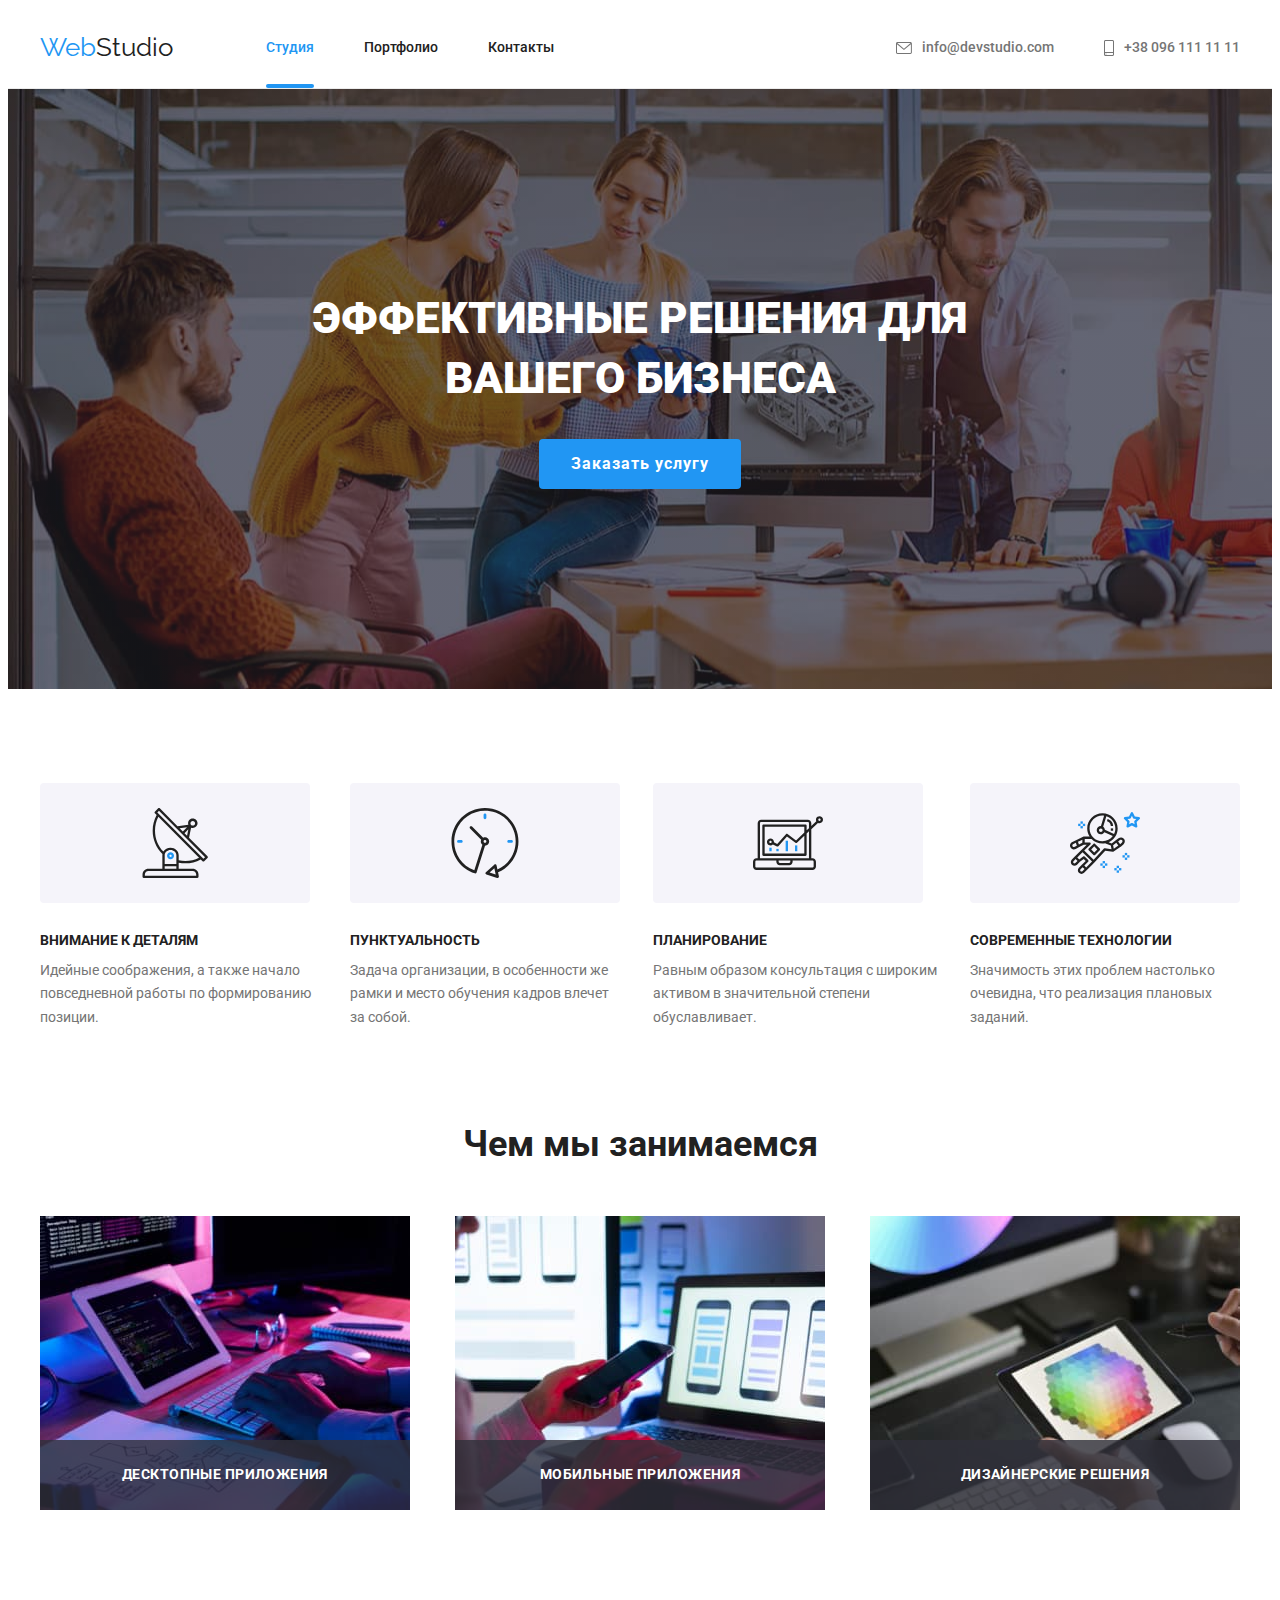
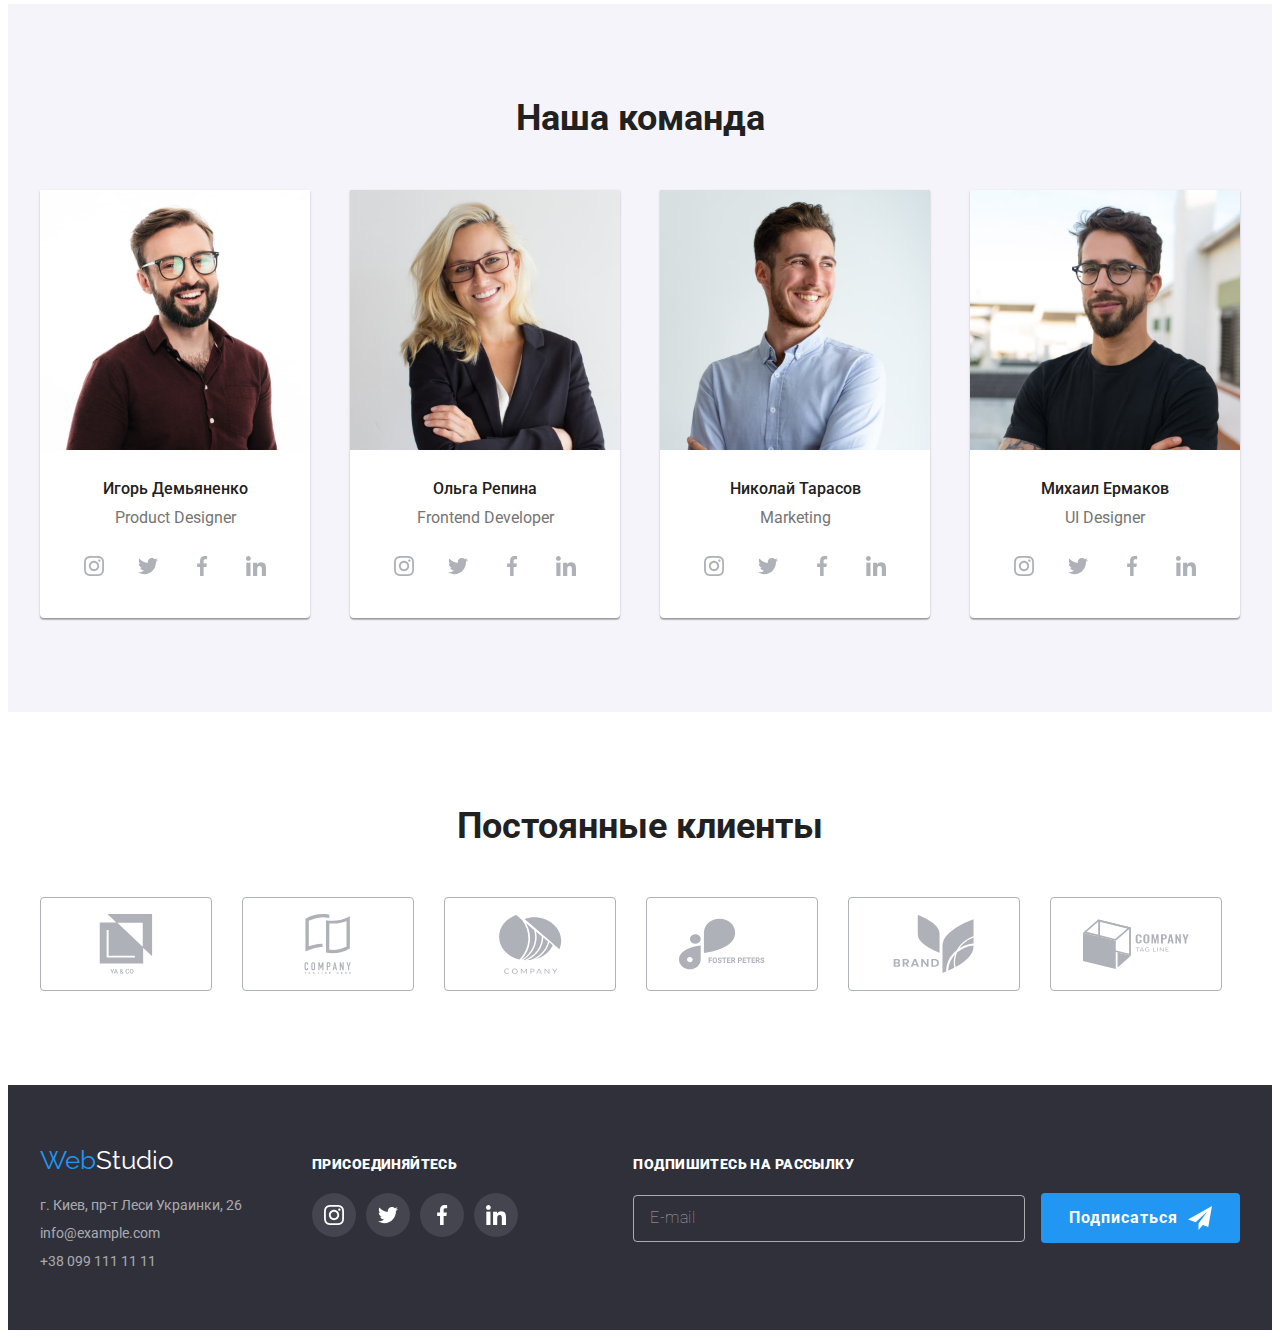
==== index.html @ bf0c68c7 "start" ====
<!DOCTYPE html>
<html lang="ru">
  <head>
    <meta charset="UTF-8" />
    <meta http-equiv="X-UA-Compatible" content="IE=edge" />
    <meta name="viewport" content="width=device-width, initial-scale=1.0" />
    <title>WebStudio</title>
    <!-- Подключение нормализатора -->
    <link
      rel="stylesheet"
      href="https://cdnjs.cloudflare.com/ajax/libs/modern-normalize/1.1.0/modern-normalize.min.css"
      integrity="sha512-wpPYUAdjBVSE4KJnH1VR1HeZfpl1ub8YT/NKx4PuQ5NmX2tKuGu6U/JRp5y+Y8XG2tV+wKQpNHVUX03MfMFn9Q=="
      crossorigin="anonymous"
      referrerpolicy="no-referrer"
    />
    <!-- Подключение таблицы стилей -->
    <link rel="stylesheet" href="./css/styles.css" />
    <!-- Подключение шрифтов -->
    <link rel="preconnect" href="https://fonts.googleapis.com" />
    <link rel="preconnect" href="https://fonts.gstatic.com" crossorigin />
    <link
      href="https://fonts.googleapis.com/css2?family=Raleway:wght@700&family=Roboto:wght@400;500;700;900&display=swap"
      rel="stylesheet"
    />
  </head>
  <body>
    <header class="head-border">
      <!--Навигация-->
      <div class="container all-nav">
        <nav class="all-nav">
          <a class="logo" href="./index.html"
            ><span class="logo-web">Web</span>Studio</a
          >
          <ul class="list nav-list">
            <li class="nav-item">
              <a class="nav-link nav-after active" href="./index.html"
                >Студия</a
              >
            </li>

            <li class="nav-item">
              <a class="nav-link nav-after" href="./portfolio.html"
                >Портфолио</a
              >
            </li>
            <li class="nav-item">
              <a class="nav-link nav-after" href="#contacts">Контакты</a>
            </li>
          </ul>
        </nav>

        <!--Контакты-->
        <ul class="list nav-list contact">
          <li class="nav-item">
            <a class="nav-link color-g" href="mailto:info@devstudio.com:">
              <svg class="contact-icon" width="16" height="12">
                <use class="icon" href="./images/icons.svg#icon-mail"></use>
              </svg>
              info@devstudio.com</a
            >
          </li>
          <li class="nav-item">
            <a class="nav-link color-g" href="tel:+380961111111">
              <svg class="contact-icon" width="10" height="16">
                <use
                  class="icon"
                  href="./images/icons.svg#icon-smartphone"
                ></use></svg
              >+38 096 111 11 11</a
            >
          </li>
        </ul>
      </div>
      <!--Герой-->
    </header>
    <main>
      <section class="back-color">
        <div class="container">
          <h1 class="hero">Эффективные решения для вашего бизнеса</h1>
          <button class="order-service" type="button" data-modal-open>
            Заказать услугу
          </button>
        </div>
        <div class="backdrop is-hidden" data-modal>
          <div class="modal">
            <button type="button" class="modal-close" data-modal-close>
              <svg width="11" height="11">
                <use href="./images/icons.svg#icon-close"></use>
              </svg>
            </button>
            <form class="form-modal">
              <strong class="form-title"
                >Оставьте свои данные, мы вам перезвоним</strong
              >

              <label class="client-info"
                >Имя
                <span class="icon-holder">
                  <input
                    class="client-data"
                    type="text"
                    name="client-name"
                    required
                  />
                  <svg class="data-icon" width="18" height="18">
                    <use href="./images/icons.svg#icon-person"></use>
                  </svg>
                </span>
              </label>

              <label class="client-info"
                >Телефон
                <span class="icon-holder">
                  <input
                    class="client-data"
                    type="tel"
                    name="client-tel"
                    required
                  />
                  <svg class="data-icon" width="18" height="18">
                    <use href="./images/icons.svg#icon-phone"></use>
                  </svg>
                </span>
              </label>

              <label class="client-info"
                >Почта
                <span class="icon-holder">
                  <input
                    class="client-data"
                    type="email"
                    name="client-mail"
                    required
                  />
                  <svg class="data-icon" width="18" height="18">
                    <use href="./images/icons.svg#icon-email"></use>
                  </svg>
                </span>
              </label>

              <label class="client-info client-coment"
                >Комментарий
                <textarea
                  class="client-data feedback"
                  name="feedback"
                  rows="4"
                  placeholder="Введите текст"
                ></textarea>
              </label>

              <label class="agree">
                <input
                  class="agree-check hide"
                  type="checkbox"
                  name="agree"
                  value="agree"
                />
                <span class="icon-check">
                  <svg width="16" height="15">
                    <use href="./images/icons.svg#icon-check"></use>
                  </svg>
                </span>
                Соглашаюсь с рассылкой и принимаю
                <span>
                  <a class="dogovor" href="#">Условия договора</a>
                </span>
              </label>

              <button class="form-submit" type="submit">Отправить</button>
            </form>
          </div>
        </div>
      </section>

      <!--Описание особенностей компании-->
      <section class="diff">
        <div class="container">
          <h2 class="hide">Особенности</h2>
          <ul class="list diff-company">
            <li class="hero-item">
              <div class="diff-icon">
                <svg class="icon-top" width="70" height="70">
                  <use href="./images/icons.svg#icon-antena"></use>
                </svg>
              </div>
              <h3 class="hero-list">Внимание к деталям</h3>
              <p class="color-g hero-text">
                Идейные соображения, а также начало повседневной работы по
                формированию позиции.
              </p>
            </li>
            <li class="hero-item">
              <div class="diff-icon">
                <svg class="icon-top" width="70" height="70">
                  <use href="./images/icons.svg#icon-clock"></use>
                </svg>
              </div>
              <h3 class="hero-list">Пунктуальность</h3>
              <p class="color-g hero-text">
                Задача организации, в особенности же рамки и место обучения
                кадров влечет за собой.
              </p>
            </li>
            <li class="hero-item">
              <div class="diff-icon">
                <svg class="icon-top" width="70" height="70">
                  <use href="./images/icons.svg#icon-diagram"></use>
                </svg>
              </div>
              <h3 class="hero-list">Планирование</h3>
              <p class="color-g hero-text">
                Равным образом консультация с широким активом в значительной
                степени обуславливает.
              </p>
            </li>
            <li class="hero-item">
              <div class="diff-icon">
                <svg class="icon-top" width="70" height="70">
                  <use href="./images/icons.svg#icon-astronaut"></use>
                </svg>
              </div>
              <h3 class="hero-list">Современные технологии</h3>
              <p class="color-g hero-text">
                Значимость этих проблем настолько очевидна, что реализация
                плановых заданий.
              </p>
            </li>
          </ul>
        </div>
      </section>
      <!--Чем занимается компания-->
      <section class="works">
        <div class="container">
          <h2 class="head-style">Чем мы занимаемся</h2>
          <ul class="list works-list">
            <li class="work-pic">
              <a href=""
                ><img
                  src="./images/img1.jpg"
                  alt="програмированием логики"
                  width="370"
                  height="294"
                />
                <div class="text-bottom">
                  <p class="text-b">Десктопные приложения</p>
                </div>
              </a>
            </li>
            <li class="work-pic">
              <a href=""
                ><img
                  src="./images/img2.jpg"
                  alt="моделирование решений"
                  width="370"
                  height="294"
                />
                <div class="text-bottom">
                  <p class="text-b">Мобильные приложения</p>
                </div></a
              >
            </li>
            <li class="work-pic">
              <a href=""
                ><img
                  src="./images/img3.jpg"
                  alt="дезайн"
                  width="370"
                  height="294"
                />
                <div class="text-bottom">
                  <p class="text-b">Дизайнерские решения</p>
                </div></a
              >
            </li>
          </ul>
        </div>
      </section>
      <!--Наша команда-->
      <section class="team-bg">
        <div class="container">
          <h2 class="head-style">Наша команда</h2>
          <ul class="list team-list">
            <li class="team-item">
              <img
                src="./images/Product-Designer.jpg"
                alt="Игорь Демьяненко"
                width="270"
                height="260"
              />
              <h3 class="team">Игорь Демьяненко</h3>
              <p class="color-g team-fs">Product Designer</p>
              <ul class="soc-list">
                <li class="soc-item">
                  <a
                    href="https://www.instagram.com/"
                    target="_blank"
                    class="soc-link"
                  >
                    <svg class="soc-icon" width="20" height="20">
                      <use href="./images/icons.svg#icon-instagram"></use>
                    </svg>
                  </a>
                </li>
                <li class="soc-item">
                  <a
                    href="https://twitter.com/"
                    target="_blank"
                    class="soc-link"
                  >
                    <svg class="soc-icon" width="20" height="20">
                      <use href="./images/icons.svg#icon-twitter"></use>
                    </svg>
                  </a>
                </li>
                <li class="soc-item">
                  <a
                    href="https://www.facebook.com/"
                    target="_blank"
                    class="soc-link"
                  >
                    <svg class="soc-icon" width="20" height="20">
                      <use href="./images/icons.svg#icon-facebook"></use>
                    </svg>
                  </a>
                </li>
                <li class="soc-item">
                  <a
                    href="https://linkedin.com/"
                    target="_blank"
                    class="soc-link"
                  >
                    <svg class="soc-icon" width="20" height="20">
                      <use href="./images/icons.svg#icon-linkedin"></use>
                    </svg>
                  </a>
                </li>
              </ul>
            </li>

            <li class="team-item">
              <img
                src="./images/Frontend-Developer.jpg"
                alt="Ольга Репина"
                width="270"
                height="260"
              />
              <h3 class="team">Ольга Репина</h3>
              <p class="color-g team-fs">Frontend Developer</p>
              <ul class="soc-list">
                <li class="soc-item">
                  <a
                    href="https://www.instagram.com/"
                    target="_blank"
                    class="soc-link"
                  >
                    <svg class="soc-icon" width="20" height="20">
                      <use href="./images/icons.svg#icon-instagram"></use>
                    </svg>
                  </a>
                </li>
                <li class="soc-item">
                  <a
                    href="https://twitter.com/"
                    target="_blank"
                    class="soc-link"
                  >
                    <svg class="soc-icon" width="20" height="20">
                      <use href="./images/icons.svg#icon-twitter"></use>
                    </svg>
                  </a>
                </li>
                <li class="soc-item">
                  <a
                    href="https://www.facebook.com/"
                    target="_blank"
                    class="soc-link"
                  >
                    <svg class="soc-icon" width="20" height="20">
                      <use href="./images/icons.svg#icon-facebook"></use>
                    </svg>
                  </a>
                </li>
                <li class="soc-item">
                  <a
                    href="https://linkedin.com/"
                    target="_blank"
                    class="soc-link"
                  >
                    <svg class="soc-icon" width="20" height="20">
                      <use href="./images/icons.svg#icon-linkedin"></use>
                    </svg>
                  </a>
                </li>
              </ul>
            </li>
            <li class="team-item">
              <img
                src="./images/Marketing.jpg"
                alt="Николай Тарасов"
                width="270"
                height="260"
              />
              <h3 class="team">Николай Тарасов</h3>
              <p class="color-g team-fs">Marketing</p>
              <ul class="soc-list">
                <li class="soc-item">
                  <a
                    href="https://www.instagram.com/"
                    target="_blank"
                    class="soc-link"
                  >
                    <svg class="soc-icon" width="20" height="20">
                      <use href="./images/icons.svg#icon-instagram"></use>
                    </svg>
                  </a>
                </li>
                <li class="soc-item">
                  <a
                    href="https://twitter.com/"
                    target="_blank"
                    class="soc-link"
                  >
                    <svg class="soc-icon" width="20" height="20">
                      <use href="./images/icons.svg#icon-twitter"></use>
                    </svg>
                  </a>
                </li>
                <li class="soc-item">
                  <a
                    href="https://www.facebook.com/"
                    target="_blank"
                    class="soc-link"
                  >
                    <svg class="soc-icon" width="20" height="20">
                      <use href="./images/icons.svg#icon-facebook"></use>
                    </svg>
                  </a>
                </li>
                <li class="soc-item">
                  <a
                    href="https://linkedin.com/"
                    target="_blank"
                    class="soc-link"
                  >
                    <svg class="soc-icon" width="20" height="20">
                      <use href="./images/icons.svg#icon-linkedin"></use>
                    </svg>
                  </a>
                </li>
              </ul>
            </li>
            <li class="team-item">
              <img
                src="./images/UI-Designer.jpg"
                alt="Михаил Ермаков"
                width="270"
                height="260"
              />
              <h3 class="team">Михаил Ермаков</h3>
              <p class="color-g team-fs">UI Designer</p>
              <ul class="soc-list">
                <li class="soc-item">
                  <a
                    href="https://www.instagram.com/"
                    target="_blank"
                    class="soc-link"
                  >
                    <svg class="soc-icon" width="20" height="20">
                      <use href="./images/icons.svg#icon-instagram"></use>
                    </svg>
                  </a>
                </li>
                <li class="soc-item">
                  <a
                    href="https://twitter.com/"
                    target="_blank"
                    class="soc-link"
                  >
                    <svg class="soc-icon" width="20" height="20">
                      <use href="./images/icons.svg#icon-twitter"></use>
                    </svg>
                  </a>
                </li>
                <li class="soc-item">
                  <a
                    href="https://www.facebook.com/"
                    target="_blank"
                    class="soc-link"
                  >
                    <svg class="soc-icon" width="20" height="20">
                      <use href="./images/icons.svg#icon-facebook"></use>
                    </svg>
                  </a>
                </li>
                <li class="soc-item">
                  <a
                    href="https://linkedin.com/"
                    target="_blank"
                    class="soc-link"
                  >
                    <svg class="soc-icon" width="20" height="20">
                      <use href="./images/icons.svg#icon-linkedin"></use>
                    </svg>
                  </a>
                </li>
              </ul>
            </li>
          </ul>
        </div>
      </section>
      <!-- Постоянные клиенты -->
      <section class="client">
        <div class="container">
          <h2 class="head-style">Постоянные клиенты</h2>
          <ul class="client-list">
            <li class="client-item">
              <a href="" class="client-link">
                <svg class="client-pic" width="106" height="60">
                  <use href="./images/icons.svg#icon-client1"></use>
                </svg>
              </a>
            </li>
            <li class="client-item">
              <a href="" class="client-link">
                <svg class="client-pic" width="106" height="60">
                  <use href="./images/icons.svg#icon-client2"></use>
                </svg>
              </a>
            </li>
            <li class="client-item">
              <a href="" class="client-link">
                <svg class="client-pic" width="106" height="60">
                  <use href="./images/icons.svg#icon-client3"></use>
                </svg>
              </a>
            </li>
            <li class="client-item">
              <a href="" class="client-link">
                <svg class="client-pic" width="106" height="60">
                  <use href="./images/icons.svg#icon-client4"></use>
                </svg>
              </a>
            </li>
            <li class="client-item">
              <a href="" class="client-link">
                <svg class="client-pic" width="106" height="60">
                  <use href="./images/icons.svg#icon-client5"></use>
                </svg>
              </a>
            </li>
            <li class="client-item">
              <a href="" class="client-link">
                <svg class="client-pic" width="106" height="60">
                  <use href="./images/icons.svg#icon-client6"></use>
                </svg>
              </a>
            </li>
          </ul>
        </div>
      </section>
    </main>
    <!--Подвал-->
    <footer class="footer-color">
      <div class="container comunity">
        <div>
          <a class="logo logo-footer" href="./index.html"
            ><span class="logo-web">Web</span>Studio</a
          >
          <address>
            <ul class="list address">
              <li class="add-list">
                <a
                  class="adr-list"
                  id="contacts"
                  href="https://goo.gl/maps/kGHBd9NLQaHWzJa29"
                  target="_blank"
                  >г. Киев, пр-т Леси Украинки, 26</a
                >
              </li>
              <li class="add-list">
                <a class="adr-list" href="mailto:info@example.com"
                  >info@example.com</a
                >
              </li>
              <li class="add-list">
                <a class="adr-list" href="tel:+380991111111"
                  >+38 099 111 11 11</a
                >
              </li>
            </ul>
          </address>
        </div>
        <div class="comunity-add">
          <h2 class="add"><strong>присоединяйтесь</strong></h2>
          <ul class="social-list comunity-list">
            <li class="soc-item">
              <a href="" class="soc-link comunity-link">
                <svg
                  class="soc-icon soc-comunity-footer"
                  width="20"
                  height="20"
                >
                  <use href="./images/icons.svg#icon-instagram"></use>
                </svg>
              </a>
            </li>
            <li class="soc-item">
              <a href="" class="soc-link comunity-link">
                <svg
                  class="soc-icon soc-comunity-footer"
                  width="20"
                  height="20"
                >
                  <use href="./images/icons.svg#icon-twitter"></use>
                </svg>
              </a>
            </li>
            <li class="soc-item">
              <a href="" class="soc-link comunity-link">
                <svg
                  class="soc-icon soc-comunity-footer"
                  width="20"
                  height="20"
                >
                  <use href="./images/icons.svg#icon-facebook"></use>
                </svg>
              </a>
            </li>
            <li class="soc-item">
              <a href="" class="soc-link comunity-link">
                <svg
                  class="soc-icon soc-comunity-footer"
                  width="20"
                  height="20"
                >
                  <use href="./images/icons.svg#icon-linkedin"></use>
                </svg>
              </a>
            </li>
          </ul>
        </div>
        <div class="subscribe">
          <form>
            <h2 class="add"><strong>Подпишитесь на рассылку</strong></h2>
            <label class="sub-label">
              <input
                class="sub-input"
                type="email"
                name="user-mail"
                placeholder="E-mail"
                required
              />
            </label>

            <button class="sub-btn" type="submit">
              Подписаться
              <svg class="sub-icon" width="24" height="24">
                <use href="./images/icons.svg#icon-send-telegram"></use>
              </svg>
            </button>
          </form>
        </div>
      </div>
    </footer>

    <script src="./js/modal.js"></script>
  </body>
</html>
---- css/styles.css ----
:root {
  --bgcolor: #ffffff;
  --color-text: #212121;
  --hover-focus: #2196f3;
  --color-nav: #212121;
  --header-footer: #2f303a;
  --team-bg: rgb(245, 244, 250);
  --category-search: #757575;
  --cubik: cubic-bezier(0.4, 0, 0.2, 1);
  --bg-transparent: #ffffff99;
}

body {
  font-family: roboto;
  color: var(--color-text);
  background-color: var(--bgcolor);
}

/* Сбросс отступов */
h1,
h2,
h3,
p,
ul {
  margin: 0;
  padding: 0;
}
input,
textarea {
  outline: none;
}
/* Свойства контейнера */
.container {
  width: 1200px;
  padding-left: 15px;
  padding-right: 15px;
  margin-right: auto;
  margin-left: auto;
  /* outline: 1px solid red; */
}
.all-nav {
  display: flex;
  align-items: center;
}
.border {
  border-bottom: 1px solid rgb(236, 236, 236);
}
/* Декоративная полоса под header */
.head-border {
  border-bottom: 1px solid #ececec;
}
/* Начало оформления лого */
.logo {
  display: flex;
  padding-top: 24px;
  padding-bottom: 25px;
  font-size: 26px;
  font-family: raleway;
  text-decoration: none;
  color: var(--color-text);
}
.logo-web {
  display: flex;
  font-size: 26px;
  font-family: raleway;
  color: var(--hover-focus);
}
.logo-footer {
  color: var(--bgcolor);
  padding-bottom: 0;
  margin-bottom: 20px;
  padding-top: 0;
}
/* Конец оформления лого */
.nav-list {
  display: flex;

  margin-left: 93px;
}

.nav-link {
  display: flex;
  padding-top: 32px;
  padding-bottom: 32px;
  /* outline: 1px solid red; */
  font-size: 14px;
  font-weight: 500;
  text-decoration: none;
  line-height: 1.14;
  color: var(--color-nav);
  align-items: center;
  justify-content: center;

  transition-property: color;
  transition-duration: 250ms;
  transition-timing-function: var(--cubik);
}
.nav-item {
  position: relative;
}

.nav-after::after {
  content: "";
  position: absolute;
  left: 0;
  bottom: 0;
  width: 100%;
  height: 4px;
  background-color: var(--hover-focus);
  border-radius: 2px;
  opacity: 0;

  transition-property: opacity;
  transition-duration: 250ms;
  transition-timing-function: var(--cubik);
}
.nav-after:hover::after,
.nav-after:focus::after,
.nav-after.active::after {
  opacity: 1;
}
.border {
  border-bottom: 1px solid #ececec;
}

.nav-list .nav-item + .nav-item {
  margin-left: 50px;
}
.nav-link:hover,
.nav-link:focus {
  color: var(--hover-focus);
}

.active {
  color: var(--hover-focus);
}
.list {
  list-style: none;
}
.color-g {
  color: var(--category-search);
}
.back-color {
  padding-top: 200px;
  padding-bottom: 200px;
  background-color: #c4c4c4;
  max-width: 1600px;
  margin-right: auto;
  margin-left: auto;
  background-image: linear-gradient(
      rgba(47, 48, 58, 0.4),
      rgba(47, 48, 58, 0.4)
    ),
    url(../images/hero-img.jpg);
}
.footer-color {
  background-color: var(--header-footer);
  padding-top: 60px;
  padding-bottom: 60px;
}
.contact {
  margin-left: auto;
}
.hero {
  text-align: center;
  margin-bottom: 30px;
  width: 696px;
  margin-right: auto;
  margin-left: auto;

  font-size: 44px;
  font-weight: 900;
  text-transform: uppercase;
  line-height: 1.36;
  color: var(--bgcolor);
}
.order-service {
  display: block;
  margin-left: auto;
  margin-right: auto;
  color: #ffffff;
  background-color: var(--hover-focus);
  border: none;
  border-radius: 4px;
  font-size: 16px;
  font-weight: 700;
  padding: 10px 32px;
  font-family: roboto;
  cursor: pointer;
  letter-spacing: 0.06em;
  line-height: 1.87;

  transition-property: color, background-color;
  transition-duration: 250ms;
  transition-timing-function: var(--cubik);
}
.order-service:hover,
.order-service:focus {
  box-shadow: 0px 4px 4px 0px rgba(0, 0, 0, 0.15);
}
.order-service:active {
  color: var(--color-text);
  background-color: #f5f4fa;
}

.backdrop.is-hidden {
  opacity: 0;
  pointer-events: none;
  transform: scale(1);
}

.backdrop {
  position: fixed;
  width: 100vw;
  height: 100vh;
  top: 0;
  left: 0;
  background-color: rgba(0, 0, 0, 0.2);
  z-index: 1;
  opacity: 1;
  pointer-events: all;
  transform: scale(1);
  transition: transform 250ms var(--cubik), opacity 250ms var(--cubik);
}

.modal {
  position: absolute;
  min-width: 528px;
  height: 581px;
  padding: 40px;
  top: 50%;
  left: 50%;
  transform: translate(-50%, -50%) scale(1);
  background-color: rgba(255, 255, 255, 1);
  box-shadow: 0px 1px 3px rgba(0, 0, 0, 0.12), 0px 1px 1px rgba(0, 0, 0, 0.14),
    0px 2px 1px rgba(0, 0, 0, 0.2);
  border-radius: 4px;
  opacity: 1;
  transition: transform 250ms var(--cubik);
}
.backdrop.is-hidden .modal {
  transform: translate(-50%, -100%) scale(0.3);
}

.modal-close {
  position: fixed;
  top: 8px;
  right: 8px;
  display: flex;
  width: 30px;
  height: 30px;
  justify-content: center;
  align-items: center;
  background-color: var(--bgcolor);
  border: 1px solid rgba(0, 0, 0, 0.1);
  border-radius: 50%;
  cursor: pointer;

  transition: fill 250ms var(--cubik);
}
.modal-close:hover,
.modal-close:focus,
.modal-close:active {
  fill: var(--hover-focus);
}
/* класс скрытия элемента */
.hide {
  position: absolute;
  width: 1px;
  height: 1px;
  margin: -1px;
  border: 0;
  padding: 0;
  white-space: nowrap;
  clip-path: inset(100%);
  clip: rect(0 0 0 0);
  overflow: hidden;
}
/* Описание особенностей компании */
.diff-company {
  display: flex;
}
.diff-company .hero-item + .hero-item {
  margin-left: 30px;
}
.diff {
  padding-top: 94px;
  padding-bottom: 94px;
}
/*------END-------- Описание особенностей компании */
.hero-list {
  margin-bottom: 10px;

  font-size: 14px;
  font-weight: 700;
  line-height: 1.14;
  text-transform: uppercase;
}
.hero-text {
  font-size: 14px;
  font-weight: 400;
  line-height: 1.71;
}
.head-style {
  text-align: center;
  margin-bottom: 50px;

  font-size: 36px;
  line-height: 1.16;
}
.works {
  padding-bottom: 94px;
}
.works-list {
  display: flex;
  justify-content: space-between;
}
.work-pic {
  position: relative;
}
.text-bottom {
  position: absolute;
  display: inline-flex;
  width: 100%;
  height: 70px;
  left: 0;
  bottom: 0;
  background-color: rgba(47, 48, 58, 0.8);
  justify-content: center;
  align-items: center;
}
.text-b {
  display: inline-flex;
  text-transform: uppercase;
  font-size: 14px;
  font-weight: 700;
  line-height: 1.14;
  letter-spacing: 0.03em;
  color: var(--bgcolor);
}
.team-list {
  display: flex;
  justify-content: space-between;
}
.team-item {
  padding-bottom: 30px;
  background-color: #ffffff;
  border: transparent;
  border-radius: 0px 0px 4px 4px;
  box-shadow: 0px 1px 3px rgba(0, 0, 0, 0.12), 0px 1px 1px rgba(0, 0, 0, 0.14),
    0px 2px 1px rgba(0, 0, 0, 0.2);
}
.team-item + .team-item {
  margin-left: 30px;
}
.team {
  margin-bottom: 10px;
  text-align: center;
  padding-top: 30px;
  font-size: 16px;
  font-weight: 500;
  line-height: 1.18;
}
.team-fs {
  text-align: center;
  margin-bottom: 16px;

  /* padding-bottom: 30px; */
  font-size: 16px;
  font-weight: 400;
  line-height: 1.18;
}
.team-bg {
  max-width: 1600px;
  margin-right: auto;
  margin-left: auto;
  background-color: var(--team-bg);
  padding-top: 94px;
  padding-bottom: 94px;
}
.address .add-list + .add-list {
  margin-top: 9px;
}
.adr-list {
  color: rgba(255, 255, 255, 0.6);
  text-decoration: none;
  font-style: normal;
  font-size: 14px;
  font-weight: 400;

  transition-property: color;
  transition-duration: 250ms;
  transition-timing-function: var(--cubik);
}
.adr-list:hover,
.adr-list:focus {
  color: var(--hover-focus);
}
.filter-btn button {
  color: #212121;
  padding: 6px 22px;
  font-size: 16px;
  font-weight: 500;
  background-color: #f5f4fa;
  border: none;
  border-radius: 4px;
  font-family: roboto;
  cursor: pointer;
  line-height: 1.625;
}
.filter-btn {
  display: flex;
  justify-content: center;
  margin-bottom: 50px;
  list-style: none;
}
.filter-btn .btn-variant + .btn-variant {
  margin-left: 8px;
}

.btn {
  transition-property: color, background-color, box-shadow;
  transition-duration: 250ms;
  transition-timing-function: var(--cubik);
}

.btn:hover,
.btn:focus {
  color: var(--bgcolor);
  background-color: var(--hover-focus);
  box-shadow: 0px 2px 2px 0px #0000001f, 0px 1px 2px 0px #00000014,
    0px 3px 1px 0px #0000001a;
}
.btn:active {
  box-shadow: 0px 1px 2px 0px rgba(0, 0, 0, 0.08);
}
.examples {
  display: flex;
  flex-wrap: wrap;
  justify-content: space-between;
}
.list > p {
  font-size: 16px;
  font-weight: 400;
}
.list .poster-name {
  font-size: 18px;
  font-weight: 700;
}

.ex-card {
  padding: 20px 24px;
  border: 1px solid #eeeeee;
  border-top: none;
}
.card {
  margin-bottom: 30px;
}
.card:nth-last-child(-n + 3) {
  margin-bottom: 0;
}
.examples-link {
  display: block;
  text-decoration: none;

  transition-property: box-shadow;
  transition-duration: 250ms;
  transition-timing-function: var(--cubik);
}
.examples-link:hover,
.examples-link:focus {
  cursor: pointer;
  box-shadow: 0px 1px 1px rgba(0, 0, 0, 0.12), 0px 4px 4px rgba(0, 0, 0, 0.06),
    1px 4px 6px rgba(0, 0, 0, 0.16);
}
.overlay {
  position: relative;
  overflow: hidden;
}

.overlay-text {
  position: absolute;
  display: flex;
  left: 0;
  bottom: 0;
  max-width: 370px;
  height: 100%;
  justify-content: center;
  align-items: center;
  padding: 63px 24px;

  background-color: rgba(33, 150, 243, 0.898);
  color: var(--bgcolor);
  font-size: 18px;
  font-weight: 400;
  line-height: 1.55;
  letter-spacing: 0.03em;

  transform: translateY(100%);
  opacity: 0;
  transition-property: transform;
  transition-duration: 250ms;
  transition-timing-function: var(--cubik);
}

.examples-link:hover .overlay-text,
.examples-link:focus .overlay-text {
  transform: translateY(0);
  opacity: 1;
}

img {
  display: block;
  max-width: 100%;
  height: auto;
}
.port {
  padding-top: 94px;
  padding-bottom: 94px;
}
.name-cards {
  margin-bottom: 4px;

  font-size: 18px;
  font-weight: 700;
  line-height: 2;
  color: var(--color-text);
  letter-spacing: 0.06em;
}
.category {
  font-size: 16px;
  font-weight: 400;
  line-height: 1.87;
  color: var(--category-search);
  letter-spacing: 0.03em;
}
.contact-icon {
  margin: 0;
  padding: 0;
  margin-right: 10px;
  fill: var(--category-search);

  transition-property: fill;
  transition-duration: 250ms;
  transition-timing-function: var(--cubik);
}
.nav-link:hover .contact-icon {
  fill: var(--hover-focus);
}
.diff-icon {
  display: inline-flex;
  width: 270px;
  height: 120px;
  background-color: var(--team-bg);
  border-radius: 4px;
  margin-bottom: 30px;
  justify-content: center;
  align-items: center;
}
.soc-list {
  display: flex;
  margin-left: auto;
  margin-right: auto;

  justify-content: center;
  align-items: center;
  list-style: none;
}
.soc-link {
  display: flex;
  margin-left: auto;
  margin-right: auto;
  justify-content: center;
  align-items: center;
  width: 44px;
  height: 44px;
  background-color: #ffffff;
  border-radius: 50%;
  color: #ffffff;

  transition-property: background-color;
  transition-duration: 250ms;
  transition-timing-function: var(--cubik);
}
.soc-item {
  display: flex;
  justify-content: center;
  align-items: center;

  margin-left: 10px;
}
.soc-item:first-child {
  margin-left: 0;
}
.soc-link:hover,
.soc-link:focus {
  background-color: var(--hover-focus);
}
.soc-icon {
  fill: #afb1b8;

  transition-property: fill;
  transition-duration: 250ms;
  transition-timing-function: var(--cubik);
}
.soc-link:hover .soc-icon,
.soc-link:focus .soc-icon {
  fill: currentColor;
}
.client {
  max-width: 1600px;
  margin-right: auto;
  margin-left: auto;
  padding-top: 94px;
  padding-bottom: 94px;
}
.client-list {
  display: flex;
  list-style: none;
}
.card-client {
  display: flex;
  justify-content: center;
  align-items: center;
  width: 170px;
  height: 92px;
  border: 1px solid rgb(175, 177, 184);
  border-radius: 4px;
}
.client-item {
  margin-left: 30px;
}
.client-item:first-child {
  margin-left: 0;
}
.client-link {
  display: flex;
  justify-content: center;
  align-items: center;
  width: 170px;
  height: 92px;
  border: 1px solid rgb(175, 177, 184);
  border-radius: 4px;
  fill: rgb(175, 177, 184);

  transition-property: border-color;
  transition-duration: 250ms;
  transition-timing-function: var(--cubik);
}
.client-link:hover,
.client-link:focus {
  border-color: var(--hover-focus);
  cursor: pointer;
}
.client-pic {
  fill: inherit;
  transition-property: fill;
  transition-duration: 250ms;
  transition-timing-function: var(--cubik);
}
.client-link:hover .client-pic,
.client-link:focus .client-pic {
  fill: var(--hover-focus);
}
.add {
  color: var(--bgcolor);
  font-size: 14px;
  font-weight: 700;
  line-height: 1.14;
  letter-spacing: 0.03em;
  text-transform: uppercase;
  padding-top: 12px;
  margin-bottom: 20px;
}
.comunity {
  display: flex;
}
.comunity-add {
  margin-left: 70px;
}
.comunity-list {
  display: flex;
}
.soc-link.comunity-link {
  background-color: rgba(255, 255, 255, 0.102);
}
.soc-link.comunity-link:hover,
.soc-link.comunity-link:focus {
  background-color: var(--hover-focus);
  cursor: pointer;
}
.soc-comunity-footer {
  fill: var(--bgcolor);
}

.subscribe {
  margin-left: auto;
}
.sub-input {
  color: var(--bgcolor);
  background-color: transparent;
  border: 1px solid rgba(255, 255, 255, 0.6);
  border-radius: 4px;
  width: 358px;

  margin-right: 12px;
  padding: 15px 16px;
}

.sub-input:hover,
.sub-input:focus {
  border-color: var(--hover-focus);
}
.sub-input::placeholder {
  color: var(--bg-transparent);
  font-weight: 400;
  font-size: 16px;
  font-weight: 1.25;
  letter-spacing: 0.03em;
  font-family: roboto;
}
.sub-input:checked {
  border-color: var(--hover-focus);
}

.sub-btn {
  display: inline-flex;
  justify-content: center;
  align-items: center;
  color: var(--bgcolor);
  background-color: var(--hover-focus);
  border: none;
  border-radius: 4px;
  font-size: 16px;
  font-weight: 700;
  padding: 10px 28px;
  font-family: roboto;
  cursor: pointer;
  letter-spacing: 0.06em;
  line-height: 1.87;
  fill: var(--bgcolor);

  transition-property: color, background-color, fill;
  transition-duration: 250ms;
  transition-timing-function: var(--cubik);
}
.sub-icon {
  margin-left: 10px;
  fill: inherit;
}
.sub-btn:hover,
.sub-btn:focus {
  box-shadow: 0px 4px 4px 0px rgba(0, 0, 0, 0.15);
}
.sub-btn:active {
  color: var(--color-text);
  background-color: #f5f4fa;
  fill: var(--color-text);
}
.form-modal {
  display: block;
  width: 448px;
}
.form-title {
  display: block;
  font-size: 20px;
  line-height: 1.15;
  text-align: center;
  letter-spacing: 0.03em;
  margin-bottom: 12px;
}
.client-info {
  display: flex;
  flex-direction: column;
  height: 58px;
  margin-bottom: 10px;
  font-size: 12px;
  font-weight: 400;
  line-height: 1.16;
  letter-spacing: 0.01em;
  color: var(--category-search);
}

.client-info.client-coment {
  height: 138px;
  margin-bottom: 20px;
}

.client-data {
  display: inline-block;
  padding-left: 42px;
  padding-top: 11px;
  padding-bottom: 11px;
  width: 100%;
  background-color: transparent;
  border: 1px solid rgba(33, 33, 33, 0.2);
  border-radius: 4px;
  font-size: 14px;
  letter-spacing: 0.01em;
  cursor: pointer;

  transition-property: border-color;
  transition-duration: 250ms;
  transition-timing-function: var(--cubik);
}
.client-data:hover,
.client-data:focus,
.feedback:hover,
.feedback:focus {
  border-color: var(--hover-focus);
}

.client-data:hover + .data-icon,
.client-data:focus + .data-icon {
  fill: var(--hover-focus);
}

.form-data {
  position: relative;
  padding-bottom: 10px;
}

.icon-holder {
  position: relative;
  margin-top: 4px;
  cursor: pointer;
}

.data-icon {
  position: absolute;
  top: 50%;
  left: 5%;
  transform: translate(-50%, -40%);

  transition-property: fill;
  transition-duration: 250ms;
  transition-timing-function: var(--cubik);
}
.feedback {
  padding: 12px 16px;
  height: 120px;
  resize: none;
  font-size: 16px;

  transition-property: border-color;
  transition-duration: 250ms;
  transition-timing-function: var(--cubik);
}
.feedback::placeholder {
  color: rgba(117, 117, 117, 0.5);
}
.agree {
  display: flex;
  justify-content: center;
  align-items: center;
  margin-bottom: 30px;
  margin-right: auto;
  margin-left: auto;
  font-size: 14px;
  line-height: 1.71;
  letter-spacing: 0.03em;
  color: var(--category-search);
}

.icon-check {
  display: flex;
  justify-content: center;
  align-items: center;
  margin-right: 7px;
  width: 16px;
  height: 15px;
  background-color: transparent;
  border: 2px solid var(--color-text);
  border-radius: 2px;
  fill: var(--bgcolor);
}

.agree-check:checked + .icon-check {
  background-color: var(--hover-focus);
  background-origin: border-box;
  border-color: var(--hover-focus);
  fill: var(--bgcolor);
}

.dogovor {
  display: inline-block;
  margin-left: 4px;
  color: var(--hover-focus);
  text-decoration: underline;
}
.form-submit {
  display: block;
  margin-left: auto;
  margin-right: auto;
  background-color: var(--hover-focus);
  border: 1px solid var(--hover-focus);
  border-radius: 4px;
  padding: 15px 59px;
  color: var(--bgcolor);
  box-shadow: 0px 4px 4px rgba(0, 0, 0, 0.15);

  transition-property: background-color, box-shadow;
  transition-duration: 250ms;
  transition-timing-function: var(--cubik);
}
.form-submit:active {
  background-color: #188ce8;
  box-shadow: 0px 4px 4px rgba(0, 0, 0, 0.15);
}
.agree-check {
  margin-right: 7px;
}
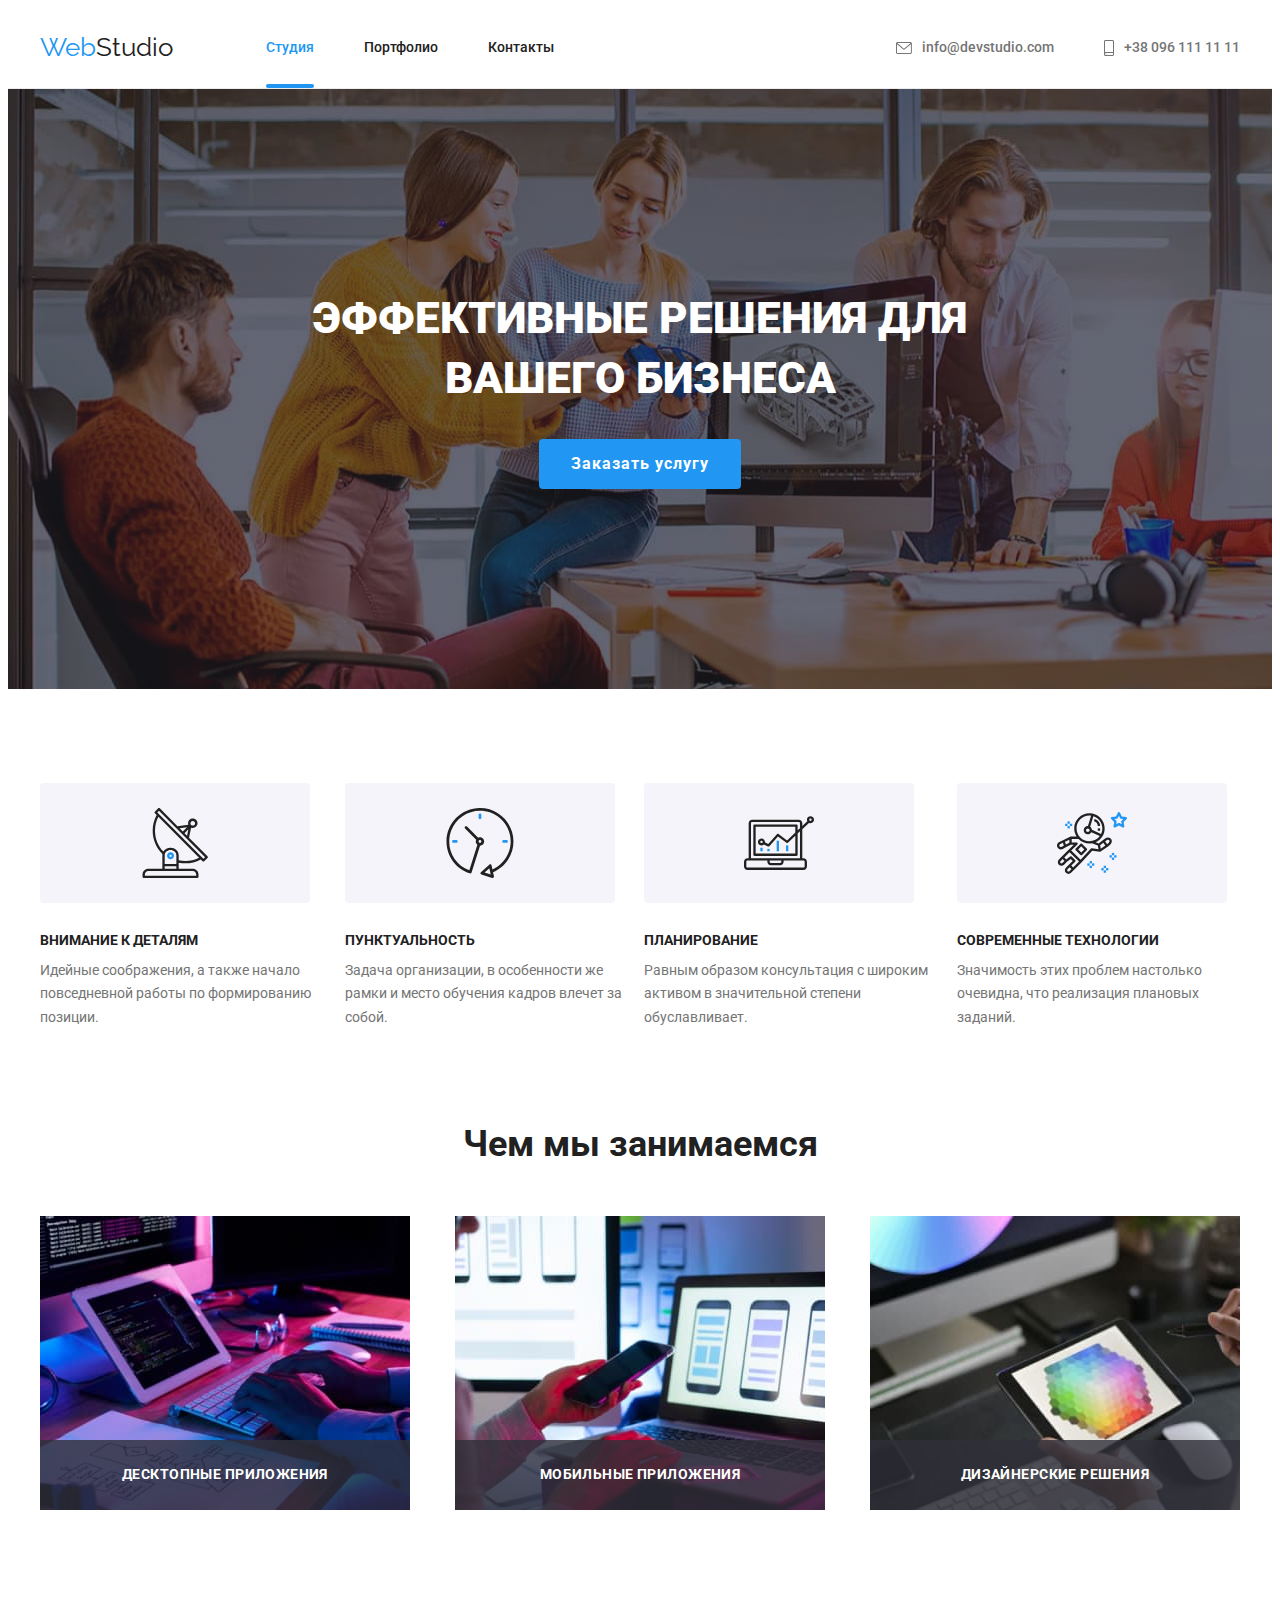
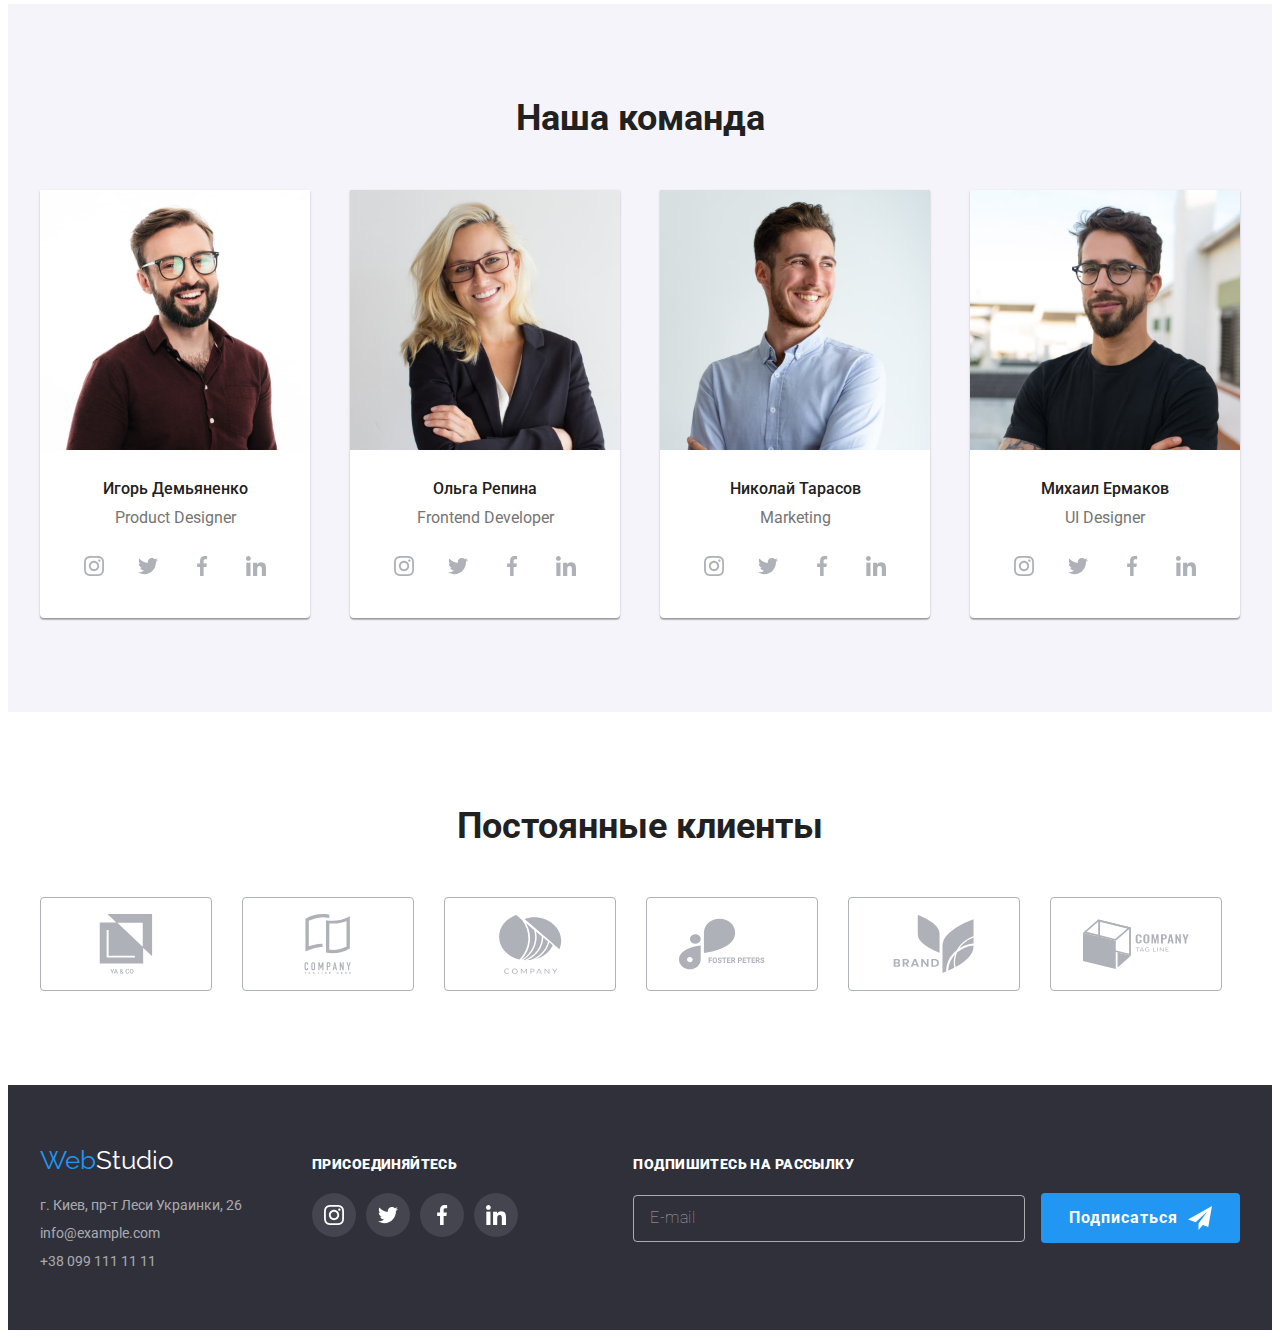
==== commit 8cf2d37f: "3" ====
--- a/index.html
+++ b/index.html
@@ -14,7 +14,8 @@
       referrerpolicy="no-referrer"
     />
     <!-- Подключение таблицы стилей -->
-    <link rel="stylesheet" href="./css/styles.css" />
+    <link rel="stylesheet" href="./css/main.min.css" />
+    <!-- <link rel="stylesheet" href="./css/styles.css" /> -->
     <!-- Подключение шрифтов -->
     <link rel="preconnect" href="https://fonts.googleapis.com" />
     <link rel="preconnect" href="https://fonts.gstatic.com" crossorigin />
@@ -26,46 +27,53 @@
   <body>
     <header class="head-border">
       <!--Навигация-->
-      <div class="container all-nav">
-        <nav class="all-nav">
-          <a class="logo" href="./index.html"
-            ><span class="logo-web">Web</span>Studio</a
+      <div class="container head-nav">
+        <nav class="head-nav">
+          <a class="head-logo" href="./index.html"
+            ><span class="head-logo__part--blue">Web</span>Studio</a
           >
-          <ul class="list nav-list">
-            <li class="nav-item">
-              <a class="nav-link nav-after active" href="./index.html"
+          <ul class="list head-nav__list">
+            <li class="head-nav__item">
+              <a
+                class="head-nav__link head-nav__link--active head-nav__after active"
+                href="./index.html"
                 >Студия</a
               >
             </li>
 
-            <li class="nav-item">
-              <a class="nav-link nav-after" href="./portfolio.html"
+            <li class="head-nav__item">
+              <a class="head-nav__link head-nav__after" href="./portfolio.html"
                 >Портфолио</a
               >
             </li>
-            <li class="nav-item">
-              <a class="nav-link nav-after" href="#contacts">Контакты</a>
+            <li class="head-nav__item">
+              <a class="head-nav__link head-nav__after" href="#contacts"
+                >Контакты</a
+              >
             </li>
           </ul>
         </nav>
 
         <!--Контакты-->
-        <ul class="list nav-list contact">
-          <li class="nav-item">
-            <a class="nav-link color-g" href="mailto:info@devstudio.com:">
+        <ul class="list head-nav__list contact">
+          <li class="head-nav__item">
+            <a
+              class="head-nav__link head-nav__link--grey"
+              href="mailto:info@devstudio.com:"
+            >
               <svg class="contact-icon" width="16" height="12">
-                <use class="icon" href="./images/icons.svg#icon-mail"></use>
+                <use href="./images/icons.svg#icon-mail"></use>
               </svg>
               info@devstudio.com</a
             >
           </li>
-          <li class="nav-item">
-            <a class="nav-link color-g" href="tel:+380961111111">
+          <li class="head-nav__item">
+            <a
+              class="head-nav__link head-nav__link--grey"
+              href="tel:+380961111111"
+            >
               <svg class="contact-icon" width="10" height="16">
-                <use
-                  class="icon"
-                  href="./images/icons.svg#icon-smartphone"
-                ></use></svg
+                <use href="./images/icons.svg#icon-smartphone"></use></svg
               >+38 096 111 11 11</a
             >
           </li>
@@ -75,8 +83,8 @@
     </header>
     <main>
       <section class="back-color">
-        <div class="container">
-          <h1 class="hero">Эффективные решения для вашего бизнеса</h1>
+        <div class="container hero">
+          <h1 class="hero-title">Эффективные решения для вашего бизнеса</h1>
           <button class="order-service" type="button" data-modal-open>
             Заказать услугу
           </button>
@@ -89,68 +97,68 @@
               </svg>
             </button>
             <form class="form-modal">
-              <strong class="form-title"
+              <strong class="form-modal__title"
                 >Оставьте свои данные, мы вам перезвоним</strong
               >
 
-              <label class="client-info"
+              <label class="form-modal__label"
                 >Имя
                 <span class="icon-holder">
                   <input
-                    class="client-data"
+                    class="form-modal__input"
                     type="text"
                     name="client-name"
                     required
                   />
-                  <svg class="data-icon" width="18" height="18">
+                  <svg class="form-modal__icon" width="18" height="18">
                     <use href="./images/icons.svg#icon-person"></use>
                   </svg>
                 </span>
               </label>
 
-              <label class="client-info"
+              <label class="form-modal__label"
                 >Телефон
                 <span class="icon-holder">
                   <input
-                    class="client-data"
+                    class="form-modal__input"
                     type="tel"
                     name="client-tel"
                     required
                   />
-                  <svg class="data-icon" width="18" height="18">
+                  <svg class="form-modal__icon" width="18" height="18">
                     <use href="./images/icons.svg#icon-phone"></use>
                   </svg>
                 </span>
               </label>
 
-              <label class="client-info"
+              <label class="form-modal__label"
                 >Почта
                 <span class="icon-holder">
                   <input
-                    class="client-data"
+                    class="form-modal__input"
                     type="email"
                     name="client-mail"
                     required
                   />
-                  <svg class="data-icon" width="18" height="18">
+                  <svg class="form-modal__icon" width="18" height="18">
                     <use href="./images/icons.svg#icon-email"></use>
                   </svg>
                 </span>
               </label>
 
-              <label class="client-info client-coment"
+              <label class="form-modal__label client-coment"
                 >Комментарий
                 <textarea
-                  class="client-data feedback"
+                  class="form-modal__input feedback"
                   name="feedback"
                   rows="4"
                   placeholder="Введите текст"
                 ></textarea>
               </label>
 
-              <label class="agree">
+              <label class="form-modal__agree">
                 <input
-                  class="agree-check hide"
+                  class="form-modal__agree--check hide"
                   type="checkbox"
                   name="agree"
                   value="agree"
@@ -162,7 +170,7 @@
                 </span>
                 Соглашаюсь с рассылкой и принимаю
                 <span>
-                  <a class="dogovor" href="#">Условия договора</a>
+                  <a class="form-modal__contract" href="#">Условия договора</a>
                 </span>
               </label>
 
@@ -173,54 +181,56 @@
       </section>
 
       <!--Описание особенностей компании-->
-      <section class="diff">
+      <section class="differences">
         <div class="container">
           <h2 class="hide">Особенности</h2>
-          <ul class="list diff-company">
-            <li class="hero-item">
-              <div class="diff-icon">
-                <svg class="icon-top" width="70" height="70">
+          <ul class="list differences__list">
+            <li>
+              <div class="differences__item">
+                <svg width="70" height="70">
                   <use href="./images/icons.svg#icon-antena"></use>
                 </svg>
               </div>
-              <h3 class="hero-list">Внимание к деталям</h3>
-              <p class="color-g hero-text">
+              <h3 class="differences__title">Внимание к деталям</h3>
+              <p
+                class="head-nav__link--grey differences__text head-nav__link--grey"
+              >
                 Идейные соображения, а также начало повседневной работы по
                 формированию позиции.
               </p>
             </li>
-            <li class="hero-item">
-              <div class="diff-icon">
-                <svg class="icon-top" width="70" height="70">
+            <li>
+              <div class="differences__item">
+                <svg width="70" height="70">
                   <use href="./images/icons.svg#icon-clock"></use>
                 </svg>
               </div>
-              <h3 class="hero-list">Пунктуальность</h3>
-              <p class="color-g hero-text">
+              <h3 class="differences__title">Пунктуальность</h3>
+              <p class="differences__text head-nav__link--grey">
                 Задача организации, в особенности же рамки и место обучения
                 кадров влечет за собой.
               </p>
             </li>
-            <li class="hero-item">
-              <div class="diff-icon">
-                <svg class="icon-top" width="70" height="70">
+            <li>
+              <div class="differences__item">
+                <svg width="70" height="70">
                   <use href="./images/icons.svg#icon-diagram"></use>
                 </svg>
               </div>
-              <h3 class="hero-list">Планирование</h3>
-              <p class="color-g hero-text">
+              <h3 class="differences__title">Планирование</h3>
+              <p class="differences__text head-nav__link--grey">
                 Равным образом консультация с широким активом в значительной
                 степени обуславливает.
               </p>
             </li>
-            <li class="hero-item">
-              <div class="diff-icon">
-                <svg class="icon-top" width="70" height="70">
+            <li>
+              <div class="differences__item">
+                <svg width="70" height="70">
                   <use href="./images/icons.svg#icon-astronaut"></use>
                 </svg>
               </div>
-              <h3 class="hero-list">Современные технологии</h3>
-              <p class="color-g hero-text">
+              <h3 class="differences__title">Современные технологии</h3>
+              <p class="differences__text head-nav__link--grey">
                 Значимость этих проблем настолько очевидна, что реализация
                 плановых заданий.
               </p>
@@ -288,7 +298,7 @@
                 height="260"
               />
               <h3 class="team">Игорь Демьяненко</h3>
-              <p class="color-g team-fs">Product Designer</p>
+              <p class="head-nav__link--grey team-fs">Product Designer</p>
               <ul class="soc-list">
                 <li class="soc-item">
                   <a
@@ -345,7 +355,7 @@
                 height="260"
               />
               <h3 class="team">Ольга Репина</h3>
-              <p class="color-g team-fs">Frontend Developer</p>
+              <p class="head-nav__link--grey team-fs">Frontend Developer</p>
               <ul class="soc-list">
                 <li class="soc-item">
                   <a
@@ -401,7 +411,7 @@
                 height="260"
               />
               <h3 class="team">Николай Тарасов</h3>
-              <p class="color-g team-fs">Marketing</p>
+              <p class="head-nav__link--grey team-fs">Marketing</p>
               <ul class="soc-list">
                 <li class="soc-item">
                   <a
@@ -457,7 +467,7 @@
                 height="260"
               />
               <h3 class="team">Михаил Ермаков</h3>
-              <p class="color-g team-fs">UI Designer</p>
+              <p class="head-nav__link--grey team-fs">UI Designer</p>
               <ul class="soc-list">
                 <li class="soc-item">
                   <a
@@ -563,8 +573,8 @@
     <footer class="footer-color">
       <div class="container comunity">
         <div>
-          <a class="logo logo-footer" href="./index.html"
-            ><span class="logo-web">Web</span>Studio</a
+          <a class="head-logo logo-footer" href="./index.html"
+            ><span class="head-logo__part--blue">Web</span>Studio</a
           >
           <address>
             <ul class="list address">
--- a/css/main.min.css
+++ b/css/main.min.css
@@ -0,0 +1 @@
+:root{--bgcolor: #ffffff;--color-text: #212121;--hover-focus: #2196f3;--color-nav: #212121;--header-footer: #2f303a;--team-bg: rgb(245, 244, 250);--category-search: #757575;--cubik: cubic-bezier(0.4, 0, 0.2, 1);--bg-transparent: #ffffff99}body{font-family:roboto;color:var(--color-text);background-color:var(--bgcolor)}h1,h2,h3,p,ul{margin:0;padding:0}input,textarea{outline:none}img{display:block;max-width:100%;height:auto}.list{list-style:none}.hide{position:absolute;width:1px;height:1px;margin:-1px;border:0;padding:0;white-space:nowrap;clip-path:inset(100%);clip:rect(0 0 0 0);overflow:hidden}.container{width:1200px;padding-left:15px;padding-right:15px;margin-right:auto;margin-left:auto}.head-style{text-align:center;margin-bottom:50px;font-size:36px;line-height:1.16}.list>p{font-size:16px;font-weight:400}.head-logo{display:flex;padding-top:24px;padding-bottom:25px;font-size:26px;font-family:raleway;text-decoration:none;color:var(--color-text)}.head-logo__part--blue{display:flex;font-size:26px;font-family:raleway;color:var(--hover-focus)}.logo-footer{color:var(--bgcolor);padding-bottom:0;margin-bottom:20px;padding-top:0}.head-border{border-bottom:1px solid #ececec}.head-nav{display:flex;align-items:center}.head-nav .head-border{border-bottom:1px solid #ececec}.head-nav__list{display:flex;margin-left:93px}.head-nav__link{display:flex;padding-top:32px;padding-bottom:32px;font-size:14px;font-weight:500;text-decoration:none;line-height:1.14;color:var(--color-nav);align-items:center;justify-content:center;transition-property:color;transition-duration:250ms;transition-timing-function:var(--cubik)}.head-nav__item{position:relative}.head-nav__after::after{content:"";position:absolute;left:0;bottom:0;width:100%;height:4px;background-color:var(--hover-focus);border-radius:2px;opacity:0;transition-property:opacity;transition-duration:250ms;transition-timing-function:var(--cubik)}.head-nav__after:hover::after,.head-nav__after:focus::after,.head-nav__after.active::after{opacity:1}.head-nav__list .head-nav__item+.head-nav__item{margin-left:50px}.head-nav__link:hover,.head-nav__link:focus{color:var(--hover-focus)}.head-nav__link--active{color:var(--hover-focus)}.head-nav__link--grey{color:var(--category-search)}.contact{margin-left:auto}.contact-icon{margin:0;padding:0;margin-right:10px;fill:var(--category-search);transition-property:fill;transition-duration:250ms;transition-timing-function:var(--cubik)}.head-nav__link:hover .contact-icon{fill:var(--hover-focus)}.back-color{padding-top:200px;padding-bottom:200px;background-color:#c4c4c4;max-width:1600px;margin-right:auto;margin-left:auto;background-image:linear-gradient(rgba(47, 48, 58, 0.4), rgba(47, 48, 58, 0.4)),url(../images/hero-img.jpg)}.hero-title{text-align:center;margin-bottom:30px;width:696px;margin-right:auto;margin-left:auto;font-size:44px;font-weight:900;text-transform:uppercase;line-height:1.36;color:var(--bgcolor)}.order-service{display:block;margin-left:auto;margin-right:auto;color:#fff;background-color:var(--hover-focus);border:none;border-radius:4px;font-size:16px;font-weight:700;padding:10px 32px;font-family:roboto;cursor:pointer;letter-spacing:.06em;line-height:1.87;transition-property:color,background-color;transition-duration:250ms;transition-timing-function:var(--cubik)}.order-service:hover,.order-service:focus{box-shadow:0px 4px 4px 0px rgba(0,0,0,.15)}.order-service:active{color:var(--color-text);background-color:#f5f4fa}.backdrop{position:fixed;width:100vw;height:100vh;top:0;left:0;background-color:rgba(0,0,0,.2);z-index:1;opacity:1;pointer-events:all;transform:scale(1);transition:transform 250ms var(--cubik),opacity 250ms var(--cubik)}.backdrop.is-hidden{opacity:0;pointer-events:none;transform:scale(1)}.modal{position:absolute;min-width:528px;height:581px;padding:40px;top:50%;left:50%;transform:translate(-50%, -50%) scale(1);background-color:#fff;box-shadow:0px 1px 3px rgba(0,0,0,.12),0px 1px 1px rgba(0,0,0,.14),0px 2px 1px rgba(0,0,0,.2);border-radius:4px;opacity:1;transition:transform 250ms var(--cubik)}.backdrop.is-hidden .modal{transform:translate(-50%, -100%) scale(0.3)}.modal-close{position:fixed;top:8px;right:8px;display:flex;width:30px;height:30px;justify-content:center;align-items:center;background-color:var(--bgcolor);border:1px solid rgba(0,0,0,.1);border-radius:50%;cursor:pointer;transition:fill 250ms var(--cubik)}.modal-close:hover,.modal-close:focus,.modal-close:active{fill:var(--hover-focus)}.form-modal{display:block;width:448px}.form-modal__title{display:block;font-size:20px;line-height:1.15;text-align:center;letter-spacing:.03em;margin-bottom:12px}.form-modal__label{display:flex;flex-direction:column;height:58px;margin-bottom:10px;font-size:12px;font-weight:400;line-height:1.16;letter-spacing:.01em;color:var(--category-search)}.form-modal__label.client-coment{height:138px;margin-bottom:20px}.form-modal__input{display:inline-block;padding-left:42px;padding-top:11px;padding-bottom:11px;width:100%;background-color:rgba(0,0,0,0);border:1px solid rgba(33,33,33,.2);border-radius:4px;font-size:14px;letter-spacing:.01em;cursor:pointer;transition-property:border-color;transition-duration:250ms;transition-timing-function:var(--cubik)}.form-modal__agree{display:flex;justify-content:center;align-items:center;margin-bottom:30px;margin-right:auto;margin-left:auto;font-size:14px;line-height:1.71;letter-spacing:.03em;color:var(--category-search)}.form-modal__input:hover,.form-modal__input:focus{border-color:var(--hover-focus)}.form-modal__input:hover__agree--check,.form-modal__input:focus__agree--check{margin-right:7px}.form-modal__icon{position:absolute;top:50%;left:5%;transform:translate(-50%, -40%);transition-property:fill;transition-duration:250ms;transition-timing-function:var(--cubik)}.form-modal__input:hover+.form-modal__icon,.form-modal__input:focus+.form-modal__icon{fill:var(--hover-focus)}.icon-holder{position:relative;margin-top:4px;cursor:pointer}.feedback{padding:12px 16px;height:120px;resize:none;font-size:16px;transition-property:border-color;transition-duration:250ms;transition-timing-function:var(--cubik)}.feedback::placeholder{color:rgba(117,117,117,.5)}.feedback:hover,.feedback:focus{border-color:var(--hover-focus)}.feedback__contract{display:inline-block;margin-left:4px;color:var(--hover-focus);text-decoration:underline}.icon-check{display:flex;justify-content:center;align-items:center;margin-right:7px;width:16px;height:15px;background-color:rgba(0,0,0,0);border:2px solid var(--color-text);border-radius:2px;fill:var(--bgcolor)}.form-modal__agree--check:checked+.icon-check{background-color:var(--hover-focus);background-origin:border-box;border-color:var(--hover-focus);fill:var(--bgcolor)}.form-submit{display:block;margin-left:auto;margin-right:auto;background-color:var(--hover-focus);border:1px solid var(--hover-focus);border-radius:4px;padding:15px 59px;color:var(--bgcolor);box-shadow:0px 4px 4px rgba(0,0,0,.15);transition-property:background-color,box-shadow;transition-duration:250ms;transition-timing-function:var(--cubik)}.form-submit:active{background-color:#188ce8;box-shadow:0px 4px 4px rgba(0,0,0,.15)}.differences{padding-top:94px;padding-bottom:94px}.differences__list{display:flex}.differences__item{display:inline-flex;width:270px;height:120px;background-color:var(--team-bg);border-radius:4px;margin-bottom:30px;justify-content:center;align-items:center}.differences__title{margin-bottom:10px;font-size:14px;font-weight:700;line-height:1.14;text-transform:uppercase}.differences__text{font-size:14px;font-weight:400;line-height:1.71}.works{padding-bottom:94px}.works-list{display:flex;justify-content:space-between}.work-pic{position:relative}.text-bottom{position:absolute;display:inline-flex;width:100%;height:70px;left:0;bottom:0;background-color:rgba(47,48,58,.8);justify-content:center;align-items:center}.text-b{display:inline-flex;text-transform:uppercase;font-size:14px;font-weight:700;line-height:1.14;letter-spacing:.03em;color:var(--bgcolor)}.team-list{display:flex;justify-content:space-between}.team-item{padding-bottom:30px;background-color:#fff;border:rgba(0,0,0,0);border-radius:0px 0px 4px 4px;box-shadow:0px 1px 3px rgba(0,0,0,.12),0px 1px 1px rgba(0,0,0,.14),0px 2px 1px rgba(0,0,0,.2)}.team-item+.team-item{margin-left:30px}.team{margin-bottom:10px;text-align:center;padding-top:30px;font-size:16px;font-weight:500;line-height:1.18}.team-fs{text-align:center;margin-bottom:16px;font-size:16px;font-weight:400;line-height:1.18}.team-bg{max-width:1600px;margin-right:auto;margin-left:auto;background-color:var(--team-bg);padding-top:94px;padding-bottom:94px}.soc-list{display:flex;margin-left:auto;margin-right:auto;justify-content:center;align-items:center;list-style:none}.soc-link{display:flex;margin-left:auto;margin-right:auto;justify-content:center;align-items:center;width:44px;height:44px;background-color:#fff;border-radius:50%;color:#fff;transition-property:background-color;transition-duration:250ms;transition-timing-function:var(--cubik)}.soc-item{display:flex;justify-content:center;align-items:center;margin-left:10px}.soc-item:first-child{margin-left:0}.soc-link:hover,.soc-link:focus{background-color:var(--hover-focus)}.soc-icon{fill:#afb1b8;transition-property:fill;transition-duration:250ms;transition-timing-function:var(--cubik)}.soc-link:hover .soc-icon,.soc-link:focus .soc-icon{fill:currentColor}.footer-color{background-color:var(--header-footer);padding-top:60px;padding-bottom:60px}.address .add-list+.add-list{margin-top:9px}.adr-list{color:rgba(255,255,255,.6);text-decoration:none;font-style:normal;font-size:14px;font-weight:400;transition-property:color;transition-duration:250ms;transition-timing-function:var(--cubik)}.adr-list:hover,.adr-list:focus{color:var(--hover-focus)}.client{max-width:1600px;margin-right:auto;margin-left:auto;padding-top:94px;padding-bottom:94px}.client-list{display:flex;list-style:none}.card-client{display:flex;justify-content:center;align-items:center;width:170px;height:92px;border:1px solid #afb1b8;border-radius:4px}.client-item{margin-left:30px}.client-item:first-child{margin-left:0}.client-link{display:flex;justify-content:center;align-items:center;width:170px;height:92px;border:1px solid #afb1b8;border-radius:4px;fill:#afb1b8;transition-property:border-color;transition-duration:250ms;transition-timing-function:var(--cubik)}.client-link:hover,.client-link:focus{border-color:var(--hover-focus);cursor:pointer}.client-pic{fill:inherit;transition-property:fill;transition-duration:250ms;transition-timing-function:var(--cubik)}.client-link:hover .client-pic,.client-link:focus .client-pic{fill:var(--hover-focus)}.comunity{display:flex}.comunity-add{margin-left:70px}.comunity-list{display:flex}.soc-link.comunity-link{background-color:rgba(255,255,255,.102)}.soc-link.comunity-link:hover,.soc-link.comunity-link:focus{background-color:var(--hover-focus);cursor:pointer}.soc-comunity-footer{fill:var(--bgcolor)}.add{color:var(--bgcolor);font-size:14px;font-weight:700;line-height:1.14;letter-spacing:.03em;text-transform:uppercase;padding-top:12px;margin-bottom:20px}.add{color:var(--bgcolor);font-size:14px;font-weight:700;line-height:1.14;letter-spacing:.03em;text-transform:uppercase;padding-top:12px;margin-bottom:20px}.subscribe{margin-left:auto}.sub-input{color:var(--bgcolor);background-color:rgba(0,0,0,0);border:1px solid rgba(255,255,255,.6);border-radius:4px;width:358px;margin-right:12px;padding:15px 16px}.sub-input:hover,.sub-input:focus{border-color:var(--hover-focus)}.sub-input::placeholder{color:var(--bg-transparent);font-weight:400;font-size:16px;font-weight:1.25;letter-spacing:.03em;font-family:roboto}.sub-input:checked{border-color:var(--hover-focus)}.sub-btn{display:inline-flex;justify-content:center;align-items:center;color:var(--bgcolor);background-color:var(--hover-focus);border:none;border-radius:4px;font-size:16px;font-weight:700;padding:10px 28px;font-family:roboto;cursor:pointer;letter-spacing:.06em;line-height:1.87;fill:var(--bgcolor);transition-property:color,background-color,fill;transition-duration:250ms;transition-timing-function:var(--cubik)}.sub-icon{margin-left:10px;fill:inherit}.sub-btn:hover,.sub-btn:focus{box-shadow:0px 4px 4px 0px rgba(0,0,0,.15)}.sub-btn:active{color:var(--color-text);background-color:#f5f4fa;fill:var(--color-text)}.filter-btn button{color:#212121;padding:6px 22px;font-size:16px;font-weight:500;background-color:#f5f4fa;border:none;border-radius:4px;font-family:roboto;cursor:pointer;line-height:1.625}.filter-btn{display:flex;justify-content:center;margin-bottom:50px;list-style:none}.filter-btn .btn-variant+.btn-variant{margin-left:8px}.btn{transition-property:color,background-color,box-shadow;transition-duration:250ms;transition-timing-function:var(--cubik)}.btn:hover,.btn:focus{color:var(--bgcolor);background-color:var(--hover-focus);box-shadow:0px 2px 2px 0px rgba(0,0,0,.1215686275),0px 1px 2px 0px rgba(0,0,0,.0784313725),0px 3px 1px 0px rgba(0,0,0,.1019607843)}.btn:active{box-shadow:0px 1px 2px 0px rgba(0,0,0,.08)}.port{padding-top:94px;padding-bottom:94px;border-top:1px solid #ececec}.examples{display:flex;flex-wrap:wrap;justify-content:space-between}.list .poster-name{font-size:18px;font-weight:700}.ex-card{padding:20px 24px;border:1px solid #eee;border-top:none}.card{margin-bottom:30px}.card:nth-last-child(-n+3){margin-bottom:0}.examples-link{display:block;text-decoration:none;transition-property:box-shadow;transition-duration:250ms;transition-timing-function:var(--cubik)}.examples-link:hover,.examples-link:focus{cursor:pointer;box-shadow:0px 1px 1px rgba(0,0,0,.12),0px 4px 4px rgba(0,0,0,.06),1px 4px 6px rgba(0,0,0,.16)}.overlay{position:relative;overflow:hidden}.overlay-text{position:absolute;display:flex;left:0;bottom:0;max-width:370px;height:100%;justify-content:center;align-items:center;padding:63px 24px;background-color:rgba(33,150,243,.898);color:var(--bgcolor);font-size:18px;font-weight:400;line-height:1.55;letter-spacing:.03em;transform:translateY(100%);opacity:0;transition-property:transform;transition-duration:250ms;transition-timing-function:var(--cubik)}.examples-link:hover .overlay-text,.examples-link:focus .overlay-text{transform:translateY(0);opacity:1}.name-cards{margin-bottom:4px;font-size:18px;font-weight:700;line-height:2;color:var(--color-text);letter-spacing:.06em}.category{font-size:16px;font-weight:400;line-height:1.87;color:var(--category-search);letter-spacing:.03em}/*# sourceMappingURL=main.min.css.map */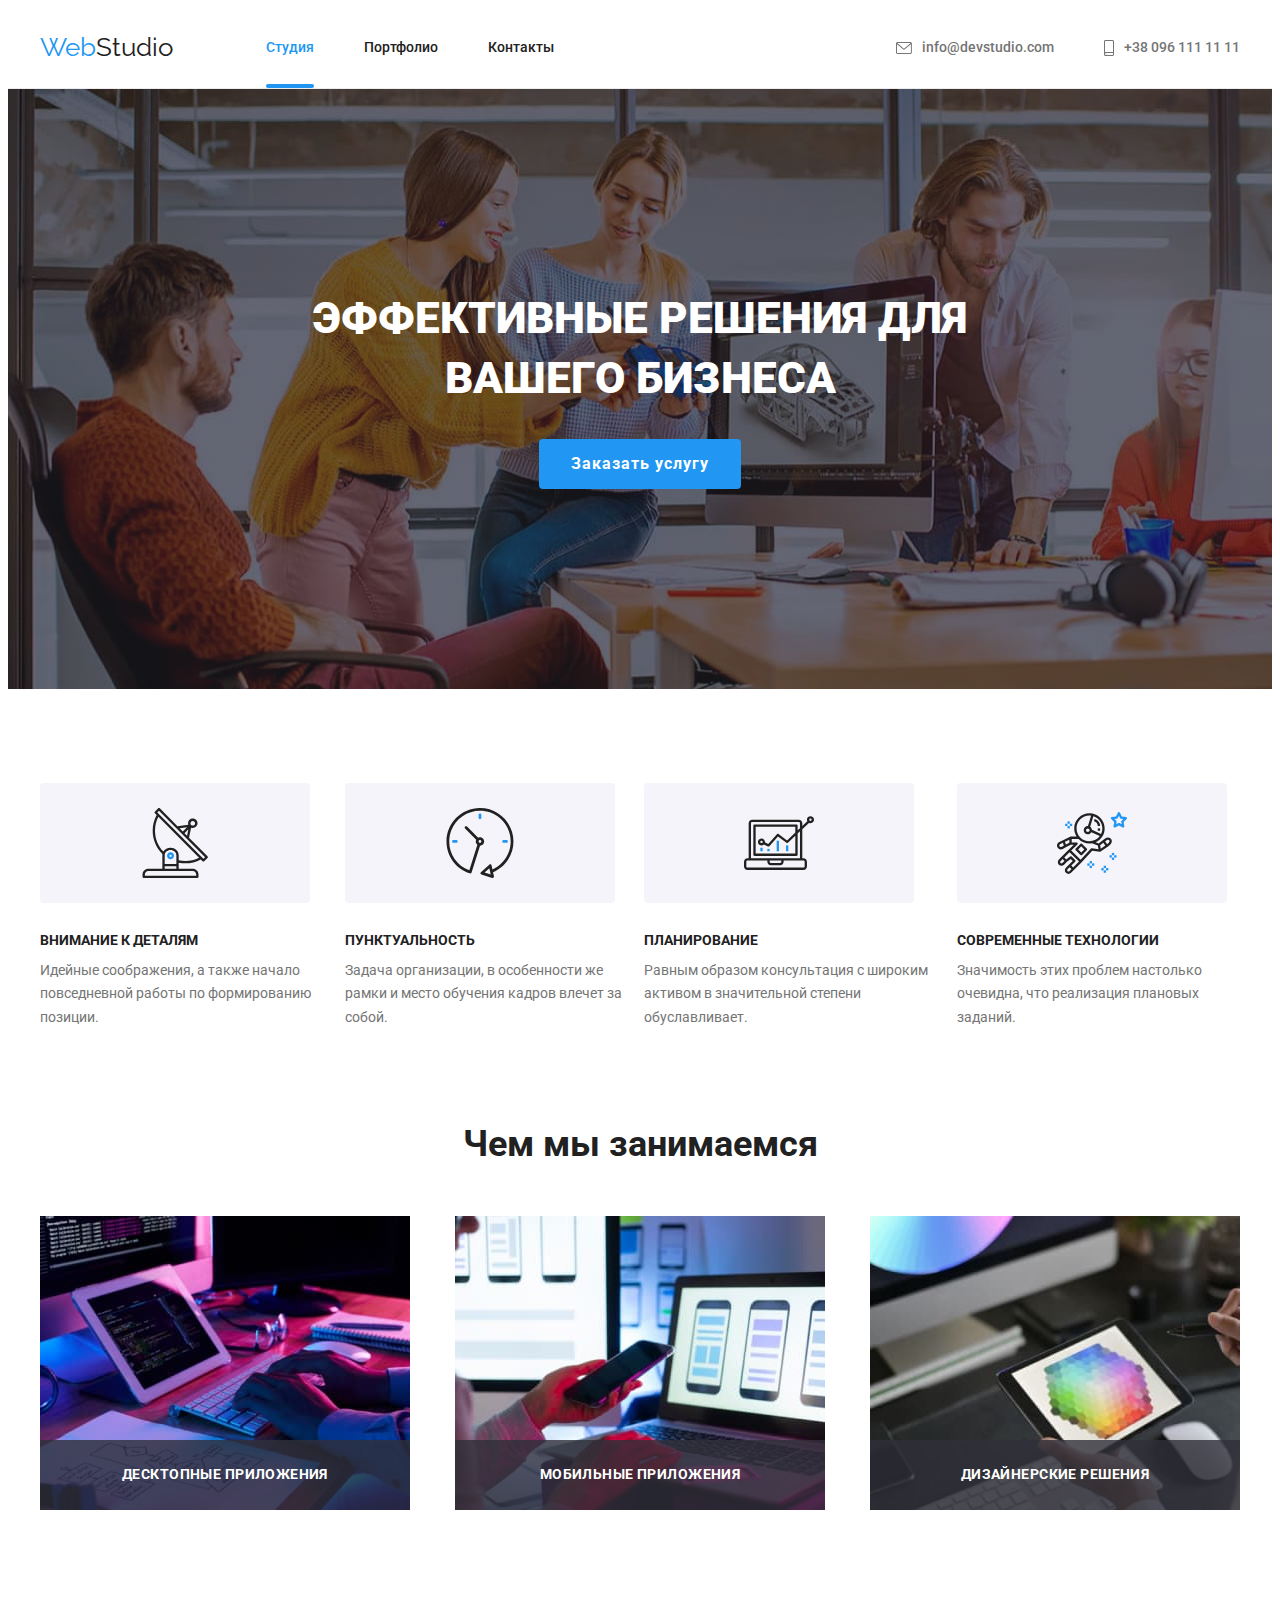
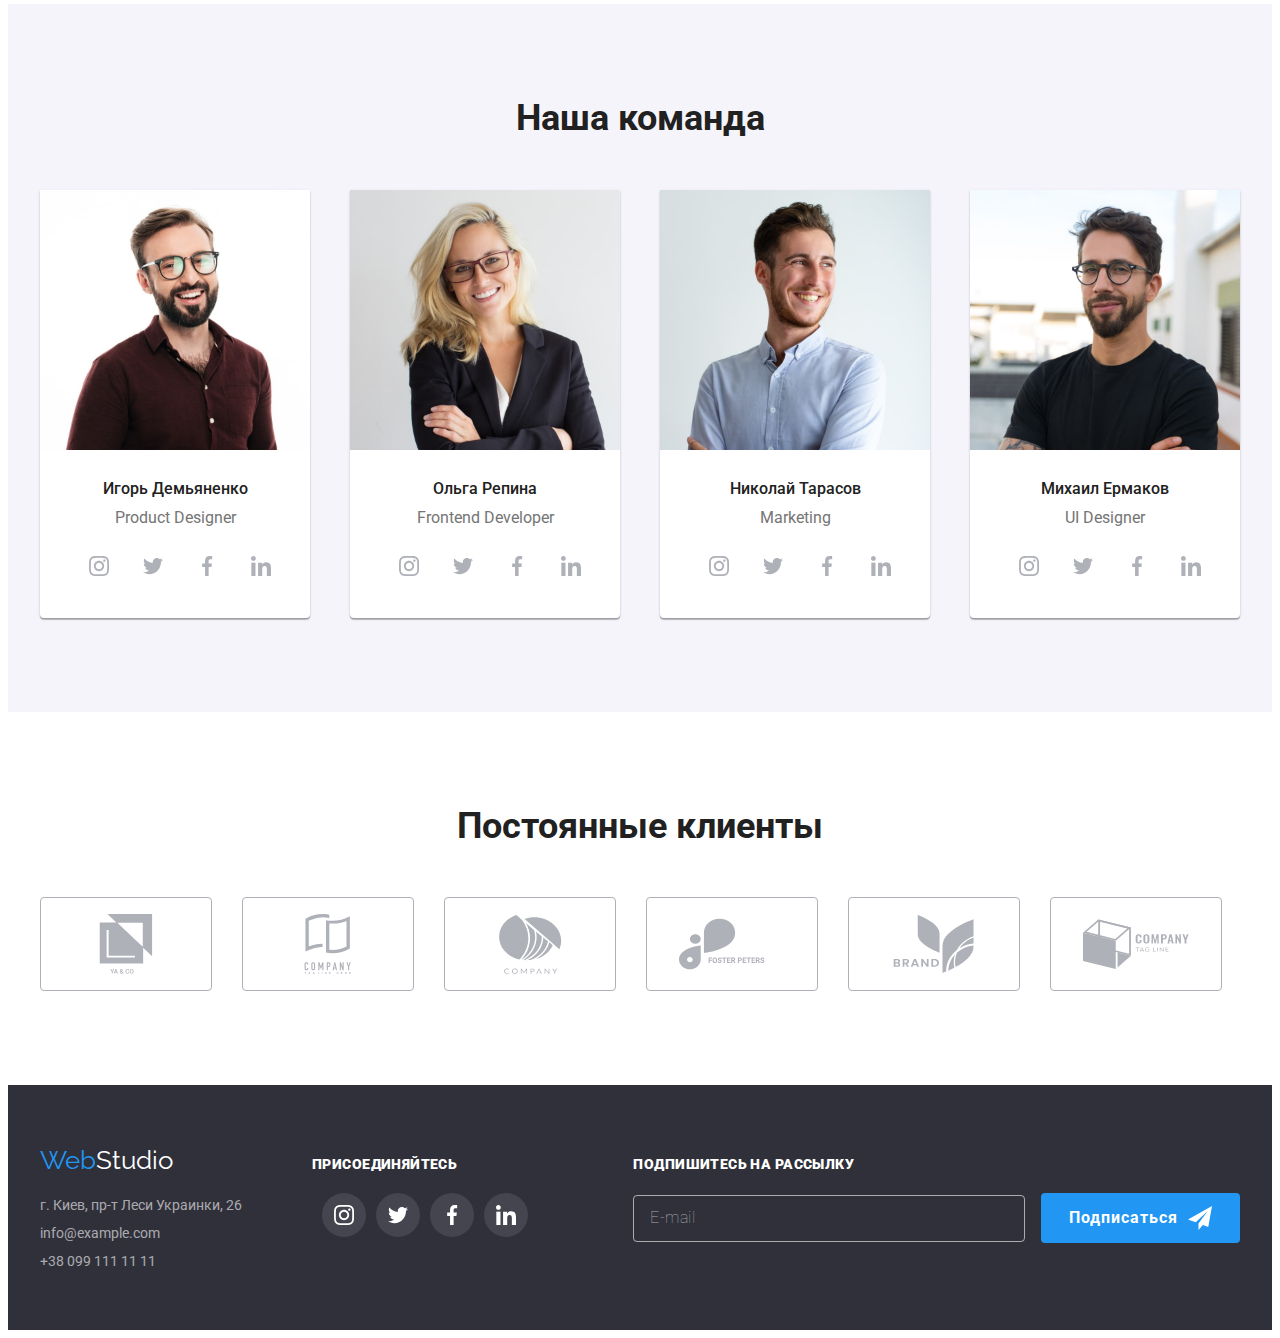
==== commit 055b9b59: "5" ====
--- a/index.html
+++ b/index.html
@@ -242,8 +242,8 @@
       <section class="works">
         <div class="container">
           <h2 class="head-style">Чем мы занимаемся</h2>
-          <ul class="list works-list">
-            <li class="work-pic">
+          <ul class="list works__list">
+            <li class="works__item">
               <a href=""
                 ><img
                   src="./images/img1.jpg"
@@ -251,12 +251,12 @@
                   width="370"
                   height="294"
                 />
-                <div class="text-bottom">
-                  <p class="text-b">Десктопные приложения</p>
+                <div class="text-container">
+                  <p class="works__description">Десктопные приложения</p>
                 </div>
               </a>
             </li>
-            <li class="work-pic">
+            <li class="works__item">
               <a href=""
                 ><img
                   src="./images/img2.jpg"
@@ -264,12 +264,12 @@
                   width="370"
                   height="294"
                 />
-                <div class="text-bottom">
-                  <p class="text-b">Мобильные приложения</p>
+                <div class="text-container">
+                  <p class="works__description">Мобильные приложения</p>
                 </div></a
               >
             </li>
-            <li class="work-pic">
+            <li class="works__item">
               <a href=""
                 ><img
                   src="./images/img3.jpg"
@@ -277,8 +277,8 @@
                   width="370"
                   height="294"
                 />
-                <div class="text-bottom">
-                  <p class="text-b">Дизайнерские решения</p>
+                <div class="text-container">
+                  <p class="works__description">Дизайнерские решения</p>
                 </div></a
               >
             </li>
@@ -286,60 +286,60 @@
         </div>
       </section>
       <!--Наша команда-->
-      <section class="team-bg">
+      <section class="team">
         <div class="container">
           <h2 class="head-style">Наша команда</h2>
-          <ul class="list team-list">
-            <li class="team-item">
+          <ul class="list team__list">
+            <li class="team__item">
               <img
                 src="./images/Product-Designer.jpg"
                 alt="Игорь Демьяненко"
                 width="270"
                 height="260"
               />
-              <h3 class="team">Игорь Демьяненко</h3>
-              <p class="head-nav__link--grey team-fs">Product Designer</p>
+              <h3 class="team__person">Игорь Демьяненко</h3>
+              <p class="head-nav__link--grey team__job">Product Designer</p>
               <ul class="soc-list">
-                <li class="soc-item">
+                <li class="soc-list__item">
                   <a
                     href="https://www.instagram.com/"
                     target="_blank"
-                    class="soc-link"
-                  >
-                    <svg class="soc-icon" width="20" height="20">
+                    class="soc-list__link"
+                  >
+                    <svg class="soc-list__icon" width="20" height="20">
                       <use href="./images/icons.svg#icon-instagram"></use>
                     </svg>
                   </a>
                 </li>
-                <li class="soc-item">
+                <li class="soc-list__item">
                   <a
                     href="https://twitter.com/"
                     target="_blank"
-                    class="soc-link"
-                  >
-                    <svg class="soc-icon" width="20" height="20">
+                    class="soc-list__link"
+                  >
+                    <svg class="soc-list__icon" width="20" height="20">
                       <use href="./images/icons.svg#icon-twitter"></use>
                     </svg>
                   </a>
                 </li>
-                <li class="soc-item">
+                <li class="soc-list__item">
                   <a
                     href="https://www.facebook.com/"
                     target="_blank"
-                    class="soc-link"
-                  >
-                    <svg class="soc-icon" width="20" height="20">
+                    class="soc-list__link"
+                  >
+                    <svg class="soc-list__icon" width="20" height="20">
                       <use href="./images/icons.svg#icon-facebook"></use>
                     </svg>
                   </a>
                 </li>
-                <li class="soc-item">
+                <li class="soc-list__item">
                   <a
                     href="https://linkedin.com/"
                     target="_blank"
-                    class="soc-link"
-                  >
-                    <svg class="soc-icon" width="20" height="20">
+                    class="soc-list__link"
+                  >
+                    <svg class="soc-list__icon" width="20" height="20">
                       <use href="./images/icons.svg#icon-linkedin"></use>
                     </svg>
                   </a>
@@ -347,168 +347,168 @@
               </ul>
             </li>
 
-            <li class="team-item">
+            <li class="team__item">
               <img
                 src="./images/Frontend-Developer.jpg"
                 alt="Ольга Репина"
                 width="270"
                 height="260"
               />
-              <h3 class="team">Ольга Репина</h3>
-              <p class="head-nav__link--grey team-fs">Frontend Developer</p>
+              <h3 class="team__person">Ольга Репина</h3>
+              <p class="head-nav__link--grey team__job">Frontend Developer</p>
               <ul class="soc-list">
-                <li class="soc-item">
+                <li class="soc-list__item">
                   <a
                     href="https://www.instagram.com/"
                     target="_blank"
-                    class="soc-link"
-                  >
-                    <svg class="soc-icon" width="20" height="20">
+                    class="soc-list__link"
+                  >
+                    <svg class="soc-list__icon" width="20" height="20">
                       <use href="./images/icons.svg#icon-instagram"></use>
                     </svg>
                   </a>
                 </li>
-                <li class="soc-item">
+                <li class="soc-list__item">
                   <a
                     href="https://twitter.com/"
                     target="_blank"
-                    class="soc-link"
-                  >
-                    <svg class="soc-icon" width="20" height="20">
+                    class="soc-list__link"
+                  >
+                    <svg class="soc-list__icon" width="20" height="20">
                       <use href="./images/icons.svg#icon-twitter"></use>
                     </svg>
                   </a>
                 </li>
-                <li class="soc-item">
+                <li class="soc-list__item">
                   <a
                     href="https://www.facebook.com/"
                     target="_blank"
-                    class="soc-link"
-                  >
-                    <svg class="soc-icon" width="20" height="20">
+                    class="soc-list__link"
+                  >
+                    <svg class="soc-list__icon" width="20" height="20">
                       <use href="./images/icons.svg#icon-facebook"></use>
                     </svg>
                   </a>
                 </li>
-                <li class="soc-item">
+                <li class="soc-list__item">
                   <a
                     href="https://linkedin.com/"
                     target="_blank"
-                    class="soc-link"
-                  >
-                    <svg class="soc-icon" width="20" height="20">
+                    class="soc-list__link"
+                  >
+                    <svg class="soc-list__icon" width="20" height="20">
                       <use href="./images/icons.svg#icon-linkedin"></use>
                     </svg>
                   </a>
                 </li>
               </ul>
             </li>
-            <li class="team-item">
+            <li class="team__item">
               <img
                 src="./images/Marketing.jpg"
                 alt="Николай Тарасов"
                 width="270"
                 height="260"
               />
-              <h3 class="team">Николай Тарасов</h3>
-              <p class="head-nav__link--grey team-fs">Marketing</p>
+              <h3 class="team__person">Николай Тарасов</h3>
+              <p class="head-nav__link--grey team__job">Marketing</p>
               <ul class="soc-list">
-                <li class="soc-item">
+                <li class="soc-list__item">
                   <a
                     href="https://www.instagram.com/"
                     target="_blank"
-                    class="soc-link"
-                  >
-                    <svg class="soc-icon" width="20" height="20">
+                    class="soc-list__link"
+                  >
+                    <svg class="soc-list__icon" width="20" height="20">
                       <use href="./images/icons.svg#icon-instagram"></use>
                     </svg>
                   </a>
                 </li>
-                <li class="soc-item">
+                <li class="soc-list__item">
                   <a
                     href="https://twitter.com/"
                     target="_blank"
-                    class="soc-link"
-                  >
-                    <svg class="soc-icon" width="20" height="20">
+                    class="soc-list__link"
+                  >
+                    <svg class="soc-list__icon" width="20" height="20">
                       <use href="./images/icons.svg#icon-twitter"></use>
                     </svg>
                   </a>
                 </li>
-                <li class="soc-item">
+                <li class="soc-list__item">
                   <a
                     href="https://www.facebook.com/"
                     target="_blank"
-                    class="soc-link"
-                  >
-                    <svg class="soc-icon" width="20" height="20">
+                    class="soc-list__link"
+                  >
+                    <svg class="soc-list__icon" width="20" height="20">
                       <use href="./images/icons.svg#icon-facebook"></use>
                     </svg>
                   </a>
                 </li>
-                <li class="soc-item">
+                <li class="soc-list__item">
                   <a
                     href="https://linkedin.com/"
                     target="_blank"
-                    class="soc-link"
-                  >
-                    <svg class="soc-icon" width="20" height="20">
+                    class="soc-list__link"
+                  >
+                    <svg class="soc-list__icon" width="20" height="20">
                       <use href="./images/icons.svg#icon-linkedin"></use>
                     </svg>
                   </a>
                 </li>
               </ul>
             </li>
-            <li class="team-item">
+            <li class="team__item">
               <img
                 src="./images/UI-Designer.jpg"
                 alt="Михаил Ермаков"
                 width="270"
                 height="260"
               />
-              <h3 class="team">Михаил Ермаков</h3>
-              <p class="head-nav__link--grey team-fs">UI Designer</p>
+              <h3 class="team__person">Михаил Ермаков</h3>
+              <p class="head-nav__link--grey team__job">UI Designer</p>
               <ul class="soc-list">
-                <li class="soc-item">
+                <li class="soc-list__item">
                   <a
                     href="https://www.instagram.com/"
                     target="_blank"
-                    class="soc-link"
-                  >
-                    <svg class="soc-icon" width="20" height="20">
+                    class="soc-list__link"
+                  >
+                    <svg class="soc-list__icon" width="20" height="20">
                       <use href="./images/icons.svg#icon-instagram"></use>
                     </svg>
                   </a>
                 </li>
-                <li class="soc-item">
+                <li class="soc-list__item">
                   <a
                     href="https://twitter.com/"
                     target="_blank"
-                    class="soc-link"
-                  >
-                    <svg class="soc-icon" width="20" height="20">
+                    class="soc-list__link"
+                  >
+                    <svg class="soc-list__icon" width="20" height="20">
                       <use href="./images/icons.svg#icon-twitter"></use>
                     </svg>
                   </a>
                 </li>
-                <li class="soc-item">
+                <li class="soc-list__item">
                   <a
                     href="https://www.facebook.com/"
                     target="_blank"
-                    class="soc-link"
-                  >
-                    <svg class="soc-icon" width="20" height="20">
+                    class="soc-list__link"
+                  >
+                    <svg class="soc-list__icon" width="20" height="20">
                       <use href="./images/icons.svg#icon-facebook"></use>
                     </svg>
                   </a>
                 </li>
-                <li class="soc-item">
+                <li class="soc-list__item">
                   <a
                     href="https://linkedin.com/"
                     target="_blank"
-                    class="soc-link"
-                  >
-                    <svg class="soc-icon" width="20" height="20">
+                    class="soc-list__link"
+                  >
+                    <svg class="soc-list__icon" width="20" height="20">
                       <use href="./images/icons.svg#icon-linkedin"></use>
                     </svg>
                   </a>
@@ -578,35 +578,35 @@
           >
           <address>
             <ul class="list address">
-              <li class="add-list">
+              <li class="address__item">
                 <a
-                  class="adr-list"
+                  class="address__link"
                   id="contacts"
                   href="https://goo.gl/maps/kGHBd9NLQaHWzJa29"
                   target="_blank"
                   >г. Киев, пр-т Леси Украинки, 26</a
                 >
               </li>
-              <li class="add-list">
-                <a class="adr-list" href="mailto:info@example.com"
+              <li class="address__item">
+                <a class="address__link" href="mailto:info@example.com"
                   >info@example.com</a
                 >
               </li>
-              <li class="add-list">
-                <a class="adr-list" href="tel:+380991111111"
+              <li class="address__item">
+                <a class="address__link" href="tel:+380991111111"
                   >+38 099 111 11 11</a
                 >
               </li>
             </ul>
           </address>
         </div>
-        <div class="comunity-add">
-          <h2 class="add"><strong>присоединяйтесь</strong></h2>
+        <div class="comunity-join">
+          <h2 class="subscribe__title"><strong>присоединяйтесь</strong></h2>
           <ul class="social-list comunity-list">
-            <li class="soc-item">
-              <a href="" class="soc-link comunity-link">
+            <li class="soc-list__item">
+              <a href="" class="soc-list__link comunity-list__link">
                 <svg
-                  class="soc-icon soc-comunity-footer"
+                  class="soc-list__icon comunity-list__icon"
                   width="20"
                   height="20"
                 >
@@ -614,10 +614,10 @@
                 </svg>
               </a>
             </li>
-            <li class="soc-item">
-              <a href="" class="soc-link comunity-link">
+            <li class="soc-list__item">
+              <a href="" class="soc-list__link comunity-list__link">
                 <svg
-                  class="soc-icon soc-comunity-footer"
+                  class="soc-list__icon comunity-list__icon"
                   width="20"
                   height="20"
                 >
@@ -625,10 +625,10 @@
                 </svg>
               </a>
             </li>
-            <li class="soc-item">
-              <a href="" class="soc-link comunity-link">
+            <li class="soc-list__item">
+              <a href="" class="soc-list__link comunity-list__link">
                 <svg
-                  class="soc-icon soc-comunity-footer"
+                  class="soc-list__icon comunity-list__icon"
                   width="20"
                   height="20"
                 >
@@ -636,10 +636,10 @@
                 </svg>
               </a>
             </li>
-            <li class="soc-item">
-              <a href="" class="soc-link comunity-link">
+            <li class="soc-list__item">
+              <a href="" class="soc-list__link comunity-list__link">
                 <svg
-                  class="soc-icon soc-comunity-footer"
+                  class="soc-list__icon comunity-list__icon"
                   width="20"
                   height="20"
                 >
@@ -651,10 +651,12 @@
         </div>
         <div class="subscribe">
           <form>
-            <h2 class="add"><strong>Подпишитесь на рассылку</strong></h2>
-            <label class="sub-label">
+            <h2 class="subscribe__title">
+              <strong>Подпишитесь на рассылку</strong>
+            </h2>
+            <label class="subscribe__label">
               <input
-                class="sub-input"
+                class="subscribe__input"
                 type="email"
                 name="user-mail"
                 placeholder="E-mail"
@@ -662,9 +664,9 @@
               />
             </label>
 
-            <button class="sub-btn" type="submit">
+            <button class="subscribe__btn" type="submit">
               Подписаться
-              <svg class="sub-icon" width="24" height="24">
+              <svg class="btn-icon" width="24" height="24">
                 <use href="./images/icons.svg#icon-send-telegram"></use>
               </svg>
             </button>
--- a/css/main.min.css
+++ b/css/main.min.css
@@ -1 +1 @@
-:root{--bgcolor: #ffffff;--color-text: #212121;--hover-focus: #2196f3;--color-nav: #212121;--header-footer: #2f303a;--team-bg: rgb(245, 244, 250);--category-search: #757575;--cubik: cubic-bezier(0.4, 0, 0.2, 1);--bg-transparent: #ffffff99}body{font-family:roboto;color:var(--color-text);background-color:var(--bgcolor)}h1,h2,h3,p,ul{margin:0;padding:0}input,textarea{outline:none}img{display:block;max-width:100%;height:auto}.list{list-style:none}.hide{position:absolute;width:1px;height:1px;margin:-1px;border:0;padding:0;white-space:nowrap;clip-path:inset(100%);clip:rect(0 0 0 0);overflow:hidden}.container{width:1200px;padding-left:15px;padding-right:15px;margin-right:auto;margin-left:auto}.head-style{text-align:center;margin-bottom:50px;font-size:36px;line-height:1.16}.list>p{font-size:16px;font-weight:400}.head-logo{display:flex;padding-top:24px;padding-bottom:25px;font-size:26px;font-family:raleway;text-decoration:none;color:var(--color-text)}.head-logo__part--blue{display:flex;font-size:26px;font-family:raleway;color:var(--hover-focus)}.logo-footer{color:var(--bgcolor);padding-bottom:0;margin-bottom:20px;padding-top:0}.head-border{border-bottom:1px solid #ececec}.head-nav{display:flex;align-items:center}.head-nav .head-border{border-bottom:1px solid #ececec}.head-nav__list{display:flex;margin-left:93px}.head-nav__link{display:flex;padding-top:32px;padding-bottom:32px;font-size:14px;font-weight:500;text-decoration:none;line-height:1.14;color:var(--color-nav);align-items:center;justify-content:center;transition-property:color;transition-duration:250ms;transition-timing-function:var(--cubik)}.head-nav__item{position:relative}.head-nav__after::after{content:"";position:absolute;left:0;bottom:0;width:100%;height:4px;background-color:var(--hover-focus);border-radius:2px;opacity:0;transition-property:opacity;transition-duration:250ms;transition-timing-function:var(--cubik)}.head-nav__after:hover::after,.head-nav__after:focus::after,.head-nav__after.active::after{opacity:1}.head-nav__list .head-nav__item+.head-nav__item{margin-left:50px}.head-nav__link:hover,.head-nav__link:focus{color:var(--hover-focus)}.head-nav__link--active{color:var(--hover-focus)}.head-nav__link--grey{color:var(--category-search)}.contact{margin-left:auto}.contact-icon{margin:0;padding:0;margin-right:10px;fill:var(--category-search);transition-property:fill;transition-duration:250ms;transition-timing-function:var(--cubik)}.head-nav__link:hover .contact-icon{fill:var(--hover-focus)}.back-color{padding-top:200px;padding-bottom:200px;background-color:#c4c4c4;max-width:1600px;margin-right:auto;margin-left:auto;background-image:linear-gradient(rgba(47, 48, 58, 0.4), rgba(47, 48, 58, 0.4)),url(../images/hero-img.jpg)}.hero-title{text-align:center;margin-bottom:30px;width:696px;margin-right:auto;margin-left:auto;font-size:44px;font-weight:900;text-transform:uppercase;line-height:1.36;color:var(--bgcolor)}.order-service{display:block;margin-left:auto;margin-right:auto;color:#fff;background-color:var(--hover-focus);border:none;border-radius:4px;font-size:16px;font-weight:700;padding:10px 32px;font-family:roboto;cursor:pointer;letter-spacing:.06em;line-height:1.87;transition-property:color,background-color;transition-duration:250ms;transition-timing-function:var(--cubik)}.order-service:hover,.order-service:focus{box-shadow:0px 4px 4px 0px rgba(0,0,0,.15)}.order-service:active{color:var(--color-text);background-color:#f5f4fa}.backdrop{position:fixed;width:100vw;height:100vh;top:0;left:0;background-color:rgba(0,0,0,.2);z-index:1;opacity:1;pointer-events:all;transform:scale(1);transition:transform 250ms var(--cubik),opacity 250ms var(--cubik)}.backdrop.is-hidden{opacity:0;pointer-events:none;transform:scale(1)}.modal{position:absolute;min-width:528px;height:581px;padding:40px;top:50%;left:50%;transform:translate(-50%, -50%) scale(1);background-color:#fff;box-shadow:0px 1px 3px rgba(0,0,0,.12),0px 1px 1px rgba(0,0,0,.14),0px 2px 1px rgba(0,0,0,.2);border-radius:4px;opacity:1;transition:transform 250ms var(--cubik)}.backdrop.is-hidden .modal{transform:translate(-50%, -100%) scale(0.3)}.modal-close{position:fixed;top:8px;right:8px;display:flex;width:30px;height:30px;justify-content:center;align-items:center;background-color:var(--bgcolor);border:1px solid rgba(0,0,0,.1);border-radius:50%;cursor:pointer;transition:fill 250ms var(--cubik)}.modal-close:hover,.modal-close:focus,.modal-close:active{fill:var(--hover-focus)}.form-modal{display:block;width:448px}.form-modal__title{display:block;font-size:20px;line-height:1.15;text-align:center;letter-spacing:.03em;margin-bottom:12px}.form-modal__label{display:flex;flex-direction:column;height:58px;margin-bottom:10px;font-size:12px;font-weight:400;line-height:1.16;letter-spacing:.01em;color:var(--category-search)}.form-modal__label.client-coment{height:138px;margin-bottom:20px}.form-modal__input{display:inline-block;padding-left:42px;padding-top:11px;padding-bottom:11px;width:100%;background-color:rgba(0,0,0,0);border:1px solid rgba(33,33,33,.2);border-radius:4px;font-size:14px;letter-spacing:.01em;cursor:pointer;transition-property:border-color;transition-duration:250ms;transition-timing-function:var(--cubik)}.form-modal__agree{display:flex;justify-content:center;align-items:center;margin-bottom:30px;margin-right:auto;margin-left:auto;font-size:14px;line-height:1.71;letter-spacing:.03em;color:var(--category-search)}.form-modal__input:hover,.form-modal__input:focus{border-color:var(--hover-focus)}.form-modal__input:hover__agree--check,.form-modal__input:focus__agree--check{margin-right:7px}.form-modal__icon{position:absolute;top:50%;left:5%;transform:translate(-50%, -40%);transition-property:fill;transition-duration:250ms;transition-timing-function:var(--cubik)}.form-modal__input:hover+.form-modal__icon,.form-modal__input:focus+.form-modal__icon{fill:var(--hover-focus)}.icon-holder{position:relative;margin-top:4px;cursor:pointer}.feedback{padding:12px 16px;height:120px;resize:none;font-size:16px;transition-property:border-color;transition-duration:250ms;transition-timing-function:var(--cubik)}.feedback::placeholder{color:rgba(117,117,117,.5)}.feedback:hover,.feedback:focus{border-color:var(--hover-focus)}.feedback__contract{display:inline-block;margin-left:4px;color:var(--hover-focus);text-decoration:underline}.icon-check{display:flex;justify-content:center;align-items:center;margin-right:7px;width:16px;height:15px;background-color:rgba(0,0,0,0);border:2px solid var(--color-text);border-radius:2px;fill:var(--bgcolor)}.form-modal__agree--check:checked+.icon-check{background-color:var(--hover-focus);background-origin:border-box;border-color:var(--hover-focus);fill:var(--bgcolor)}.form-submit{display:block;margin-left:auto;margin-right:auto;background-color:var(--hover-focus);border:1px solid var(--hover-focus);border-radius:4px;padding:15px 59px;color:var(--bgcolor);box-shadow:0px 4px 4px rgba(0,0,0,.15);transition-property:background-color,box-shadow;transition-duration:250ms;transition-timing-function:var(--cubik)}.form-submit:active{background-color:#188ce8;box-shadow:0px 4px 4px rgba(0,0,0,.15)}.differences{padding-top:94px;padding-bottom:94px}.differences__list{display:flex}.differences__item{display:inline-flex;width:270px;height:120px;background-color:var(--team-bg);border-radius:4px;margin-bottom:30px;justify-content:center;align-items:center}.differences__title{margin-bottom:10px;font-size:14px;font-weight:700;line-height:1.14;text-transform:uppercase}.differences__text{font-size:14px;font-weight:400;line-height:1.71}.works{padding-bottom:94px}.works-list{display:flex;justify-content:space-between}.work-pic{position:relative}.text-bottom{position:absolute;display:inline-flex;width:100%;height:70px;left:0;bottom:0;background-color:rgba(47,48,58,.8);justify-content:center;align-items:center}.text-b{display:inline-flex;text-transform:uppercase;font-size:14px;font-weight:700;line-height:1.14;letter-spacing:.03em;color:var(--bgcolor)}.team-list{display:flex;justify-content:space-between}.team-item{padding-bottom:30px;background-color:#fff;border:rgba(0,0,0,0);border-radius:0px 0px 4px 4px;box-shadow:0px 1px 3px rgba(0,0,0,.12),0px 1px 1px rgba(0,0,0,.14),0px 2px 1px rgba(0,0,0,.2)}.team-item+.team-item{margin-left:30px}.team{margin-bottom:10px;text-align:center;padding-top:30px;font-size:16px;font-weight:500;line-height:1.18}.team-fs{text-align:center;margin-bottom:16px;font-size:16px;font-weight:400;line-height:1.18}.team-bg{max-width:1600px;margin-right:auto;margin-left:auto;background-color:var(--team-bg);padding-top:94px;padding-bottom:94px}.soc-list{display:flex;margin-left:auto;margin-right:auto;justify-content:center;align-items:center;list-style:none}.soc-link{display:flex;margin-left:auto;margin-right:auto;justify-content:center;align-items:center;width:44px;height:44px;background-color:#fff;border-radius:50%;color:#fff;transition-property:background-color;transition-duration:250ms;transition-timing-function:var(--cubik)}.soc-item{display:flex;justify-content:center;align-items:center;margin-left:10px}.soc-item:first-child{margin-left:0}.soc-link:hover,.soc-link:focus{background-color:var(--hover-focus)}.soc-icon{fill:#afb1b8;transition-property:fill;transition-duration:250ms;transition-timing-function:var(--cubik)}.soc-link:hover .soc-icon,.soc-link:focus .soc-icon{fill:currentColor}.footer-color{background-color:var(--header-footer);padding-top:60px;padding-bottom:60px}.address .add-list+.add-list{margin-top:9px}.adr-list{color:rgba(255,255,255,.6);text-decoration:none;font-style:normal;font-size:14px;font-weight:400;transition-property:color;transition-duration:250ms;transition-timing-function:var(--cubik)}.adr-list:hover,.adr-list:focus{color:var(--hover-focus)}.client{max-width:1600px;margin-right:auto;margin-left:auto;padding-top:94px;padding-bottom:94px}.client-list{display:flex;list-style:none}.card-client{display:flex;justify-content:center;align-items:center;width:170px;height:92px;border:1px solid #afb1b8;border-radius:4px}.client-item{margin-left:30px}.client-item:first-child{margin-left:0}.client-link{display:flex;justify-content:center;align-items:center;width:170px;height:92px;border:1px solid #afb1b8;border-radius:4px;fill:#afb1b8;transition-property:border-color;transition-duration:250ms;transition-timing-function:var(--cubik)}.client-link:hover,.client-link:focus{border-color:var(--hover-focus);cursor:pointer}.client-pic{fill:inherit;transition-property:fill;transition-duration:250ms;transition-timing-function:var(--cubik)}.client-link:hover .client-pic,.client-link:focus .client-pic{fill:var(--hover-focus)}.comunity{display:flex}.comunity-add{margin-left:70px}.comunity-list{display:flex}.soc-link.comunity-link{background-color:rgba(255,255,255,.102)}.soc-link.comunity-link:hover,.soc-link.comunity-link:focus{background-color:var(--hover-focus);cursor:pointer}.soc-comunity-footer{fill:var(--bgcolor)}.add{color:var(--bgcolor);font-size:14px;font-weight:700;line-height:1.14;letter-spacing:.03em;text-transform:uppercase;padding-top:12px;margin-bottom:20px}.add{color:var(--bgcolor);font-size:14px;font-weight:700;line-height:1.14;letter-spacing:.03em;text-transform:uppercase;padding-top:12px;margin-bottom:20px}.subscribe{margin-left:auto}.sub-input{color:var(--bgcolor);background-color:rgba(0,0,0,0);border:1px solid rgba(255,255,255,.6);border-radius:4px;width:358px;margin-right:12px;padding:15px 16px}.sub-input:hover,.sub-input:focus{border-color:var(--hover-focus)}.sub-input::placeholder{color:var(--bg-transparent);font-weight:400;font-size:16px;font-weight:1.25;letter-spacing:.03em;font-family:roboto}.sub-input:checked{border-color:var(--hover-focus)}.sub-btn{display:inline-flex;justify-content:center;align-items:center;color:var(--bgcolor);background-color:var(--hover-focus);border:none;border-radius:4px;font-size:16px;font-weight:700;padding:10px 28px;font-family:roboto;cursor:pointer;letter-spacing:.06em;line-height:1.87;fill:var(--bgcolor);transition-property:color,background-color,fill;transition-duration:250ms;transition-timing-function:var(--cubik)}.sub-icon{margin-left:10px;fill:inherit}.sub-btn:hover,.sub-btn:focus{box-shadow:0px 4px 4px 0px rgba(0,0,0,.15)}.sub-btn:active{color:var(--color-text);background-color:#f5f4fa;fill:var(--color-text)}.filter-btn button{color:#212121;padding:6px 22px;font-size:16px;font-weight:500;background-color:#f5f4fa;border:none;border-radius:4px;font-family:roboto;cursor:pointer;line-height:1.625}.filter-btn{display:flex;justify-content:center;margin-bottom:50px;list-style:none}.filter-btn .btn-variant+.btn-variant{margin-left:8px}.btn{transition-property:color,background-color,box-shadow;transition-duration:250ms;transition-timing-function:var(--cubik)}.btn:hover,.btn:focus{color:var(--bgcolor);background-color:var(--hover-focus);box-shadow:0px 2px 2px 0px rgba(0,0,0,.1215686275),0px 1px 2px 0px rgba(0,0,0,.0784313725),0px 3px 1px 0px rgba(0,0,0,.1019607843)}.btn:active{box-shadow:0px 1px 2px 0px rgba(0,0,0,.08)}.port{padding-top:94px;padding-bottom:94px;border-top:1px solid #ececec}.examples{display:flex;flex-wrap:wrap;justify-content:space-between}.list .poster-name{font-size:18px;font-weight:700}.ex-card{padding:20px 24px;border:1px solid #eee;border-top:none}.card{margin-bottom:30px}.card:nth-last-child(-n+3){margin-bottom:0}.examples-link{display:block;text-decoration:none;transition-property:box-shadow;transition-duration:250ms;transition-timing-function:var(--cubik)}.examples-link:hover,.examples-link:focus{cursor:pointer;box-shadow:0px 1px 1px rgba(0,0,0,.12),0px 4px 4px rgba(0,0,0,.06),1px 4px 6px rgba(0,0,0,.16)}.overlay{position:relative;overflow:hidden}.overlay-text{position:absolute;display:flex;left:0;bottom:0;max-width:370px;height:100%;justify-content:center;align-items:center;padding:63px 24px;background-color:rgba(33,150,243,.898);color:var(--bgcolor);font-size:18px;font-weight:400;line-height:1.55;letter-spacing:.03em;transform:translateY(100%);opacity:0;transition-property:transform;transition-duration:250ms;transition-timing-function:var(--cubik)}.examples-link:hover .overlay-text,.examples-link:focus .overlay-text{transform:translateY(0);opacity:1}.name-cards{margin-bottom:4px;font-size:18px;font-weight:700;line-height:2;color:var(--color-text);letter-spacing:.06em}.category{font-size:16px;font-weight:400;line-height:1.87;color:var(--category-search);letter-spacing:.03em}/*# sourceMappingURL=main.min.css.map */+:root{--bgcolor: #ffffff;--color-text: #212121;--hover-focus: #2196f3;--color-nav: #212121;--header-footer: #2f303a;--team-bg: rgb(245, 244, 250);--category-search: #757575;--cubik: cubic-bezier(0.4, 0, 0.2, 1);--bg-transparent: #ffffff99}body{font-family:roboto;color:var(--color-text);background-color:var(--bgcolor)}h1,h2,h3,p,ul{margin:0;padding:0}input,textarea{outline:none}img{display:block;max-width:100%;height:auto}.list{list-style:none}.hide{position:absolute;width:1px;height:1px;margin:-1px;border:0;padding:0;white-space:nowrap;clip-path:inset(100%);clip:rect(0 0 0 0);overflow:hidden}.container{width:1200px;padding-left:15px;padding-right:15px;margin-right:auto;margin-left:auto}.head-style{text-align:center;margin-bottom:50px;font-size:36px;line-height:1.16}.list>p{font-size:16px;font-weight:400}.head-logo{display:flex;padding-top:24px;padding-bottom:25px;font-size:26px;font-family:raleway;text-decoration:none;color:var(--color-text)}.head-logo__part--blue{display:flex;font-size:26px;font-family:raleway;color:var(--hover-focus)}.logo-footer{color:var(--bgcolor);padding-bottom:0;margin-bottom:20px;padding-top:0}.head-border{border-bottom:1px solid #ececec}.head-nav{display:flex;align-items:center}.head-nav .head-border{border-bottom:1px solid #ececec}.head-nav__list{display:flex;margin-left:93px}.head-nav__link{display:flex;padding-top:32px;padding-bottom:32px;font-size:14px;font-weight:500;text-decoration:none;line-height:1.14;color:var(--color-nav);align-items:center;justify-content:center;transition-property:color;transition-duration:250ms;transition-timing-function:var(--cubik)}.head-nav__item{position:relative}.head-nav__after::after{content:"";position:absolute;left:0;bottom:0;width:100%;height:4px;background-color:var(--hover-focus);border-radius:2px;opacity:0;transition-property:opacity;transition-duration:250ms;transition-timing-function:var(--cubik)}.head-nav__after:hover::after,.head-nav__after:focus::after,.head-nav__after.active::after{opacity:1}.head-nav__list .head-nav__item+.head-nav__item{margin-left:50px}.head-nav__link:hover,.head-nav__link:focus{color:var(--hover-focus)}.head-nav__link--active{color:var(--hover-focus)}.head-nav__link--grey{color:var(--category-search)}.contact{margin-left:auto}.contact-icon{margin:0;padding:0;margin-right:10px;fill:var(--category-search);transition-property:fill;transition-duration:250ms;transition-timing-function:var(--cubik)}.head-nav__link:hover .contact-icon{fill:var(--hover-focus)}.back-color{padding-top:200px;padding-bottom:200px;background-color:#c4c4c4;max-width:1600px;margin-right:auto;margin-left:auto;background-image:linear-gradient(rgba(47, 48, 58, 0.4), rgba(47, 48, 58, 0.4)),url(../images/hero-img.jpg)}.hero-title{text-align:center;margin-bottom:30px;width:696px;margin-right:auto;margin-left:auto;font-size:44px;font-weight:900;text-transform:uppercase;line-height:1.36;color:var(--bgcolor)}.order-service{display:block;margin-left:auto;margin-right:auto;color:#fff;background-color:var(--hover-focus);border:none;border-radius:4px;font-size:16px;font-weight:700;padding:10px 32px;font-family:roboto;cursor:pointer;letter-spacing:.06em;line-height:1.87;transition-property:color,background-color;transition-duration:250ms;transition-timing-function:var(--cubik)}.order-service:hover,.order-service:focus{box-shadow:0px 4px 4px 0px rgba(0,0,0,.15)}.order-service:active{color:var(--color-text);background-color:#f5f4fa}.backdrop{position:fixed;width:100vw;height:100vh;top:0;left:0;background-color:rgba(0,0,0,.2);z-index:1;opacity:1;pointer-events:all;transform:scale(1);transition:transform 250ms var(--cubik),opacity 250ms var(--cubik)}.backdrop.is-hidden{opacity:0;pointer-events:none;transform:scale(1)}.modal{position:absolute;min-width:528px;height:581px;padding:40px;top:50%;left:50%;transform:translate(-50%, -50%) scale(1);background-color:#fff;box-shadow:0px 1px 3px rgba(0,0,0,.12),0px 1px 1px rgba(0,0,0,.14),0px 2px 1px rgba(0,0,0,.2);border-radius:4px;opacity:1;transition:transform 250ms var(--cubik)}.backdrop.is-hidden .modal{transform:translate(-50%, -100%) scale(0.3)}.modal-close{position:fixed;top:8px;right:8px;display:flex;width:30px;height:30px;justify-content:center;align-items:center;background-color:var(--bgcolor);border:1px solid rgba(0,0,0,.1);border-radius:50%;cursor:pointer;transition:fill 250ms var(--cubik)}.modal-close:hover,.modal-close:focus,.modal-close:active{fill:var(--hover-focus)}.form-modal{display:block;width:448px}.form-modal__title{display:block;font-size:20px;line-height:1.15;text-align:center;letter-spacing:.03em;margin-bottom:12px}.form-modal__label{display:flex;flex-direction:column;height:58px;margin-bottom:10px;font-size:12px;font-weight:400;line-height:1.16;letter-spacing:.01em;color:var(--category-search)}.form-modal__label.client-coment{height:138px;margin-bottom:20px}.form-modal__input{display:inline-block;padding-left:42px;padding-top:11px;padding-bottom:11px;width:100%;background-color:rgba(0,0,0,0);border:1px solid rgba(33,33,33,.2);border-radius:4px;font-size:14px;letter-spacing:.01em;cursor:pointer;transition-property:border-color;transition-duration:250ms;transition-timing-function:var(--cubik)}.form-modal__agree{display:flex;justify-content:center;align-items:center;margin-bottom:30px;margin-right:auto;margin-left:auto;font-size:14px;line-height:1.71;letter-spacing:.03em;color:var(--category-search)}.form-modal__input:hover,.form-modal__input:focus{border-color:var(--hover-focus)}.form-modal__input:hover__agree--check,.form-modal__input:focus__agree--check{margin-right:7px}.form-modal__icon{position:absolute;top:50%;left:5%;transform:translate(-50%, -40%);transition-property:fill;transition-duration:250ms;transition-timing-function:var(--cubik)}.form-modal__input:hover+.form-modal__icon,.form-modal__input:focus+.form-modal__icon{fill:var(--hover-focus)}.icon-holder{position:relative;margin-top:4px;cursor:pointer}.feedback{padding:12px 16px;height:120px;resize:none;font-size:16px;transition-property:border-color;transition-duration:250ms;transition-timing-function:var(--cubik)}.feedback::placeholder{color:rgba(117,117,117,.5)}.feedback:hover,.feedback:focus{border-color:var(--hover-focus)}.feedback__contract{display:inline-block;margin-left:4px;color:var(--hover-focus);text-decoration:underline}.icon-check{display:flex;justify-content:center;align-items:center;margin-right:7px;width:16px;height:15px;background-color:rgba(0,0,0,0);border:2px solid var(--color-text);border-radius:2px;fill:var(--bgcolor)}.form-modal__agree--check:checked+.icon-check{background-color:var(--hover-focus);background-origin:border-box;border-color:var(--hover-focus);fill:var(--bgcolor)}.form-submit{display:block;margin-left:auto;margin-right:auto;background-color:var(--hover-focus);border:1px solid var(--hover-focus);border-radius:4px;padding:15px 59px;color:var(--bgcolor);box-shadow:0px 4px 4px rgba(0,0,0,.15);transition-property:background-color,box-shadow;transition-duration:250ms;transition-timing-function:var(--cubik)}.form-submit:active{background-color:#188ce8;box-shadow:0px 4px 4px rgba(0,0,0,.15)}.differences{padding-top:94px;padding-bottom:94px}.differences__list{display:flex}.differences__item{display:inline-flex;width:270px;height:120px;background-color:var(--team-bg);border-radius:4px;margin-bottom:30px;justify-content:center;align-items:center}.differences__title{margin-bottom:10px;font-size:14px;font-weight:700;line-height:1.14;text-transform:uppercase}.differences__text{font-size:14px;font-weight:400;line-height:1.71}.works{padding-bottom:94px}.works__list{display:flex;justify-content:space-between}.works__item{position:relative}.works__description{display:inline-flex;text-transform:uppercase;font-size:14px;font-weight:700;line-height:1.14;letter-spacing:.03em;color:var(--bgcolor)}.text-container{position:absolute;display:inline-flex;width:100%;height:70px;left:0;bottom:0;background-color:rgba(47,48,58,.8);justify-content:center;align-items:center}.team{max-width:1600px;margin-right:auto;margin-left:auto;background-color:var(--team-bg);padding-top:94px;padding-bottom:94px}.team__list{display:flex;justify-content:space-between}.team__item{padding-bottom:30px;background-color:#fff;border:rgba(0,0,0,0);border-radius:0px 0px 4px 4px;box-shadow:0px 1px 3px rgba(0,0,0,.12),0px 1px 1px rgba(0,0,0,.14),0px 2px 1px rgba(0,0,0,.2)}.team__person{margin-bottom:10px;text-align:center;padding-top:30px;font-size:16px;font-weight:500;line-height:1.18}.team__job{text-align:center;margin-bottom:16px;font-size:16px;font-weight:400;line-height:1.18}.team__item+.team__item{margin-left:30px}.soc-list{display:flex;margin-left:auto;margin-right:auto;justify-content:center;align-items:center;list-style:none}.soc-list__item{display:flex;justify-content:center;align-items:center;margin-left:10px}.soc-list__link{display:flex;margin-left:auto;margin-right:auto;justify-content:center;align-items:center;width:44px;height:44px;background-color:#fff;border-radius:50%;color:#fff;transition-property:background-color;transition-duration:250ms;transition-timing-function:var(--cubik)}.soc-list__link:hover,.soc-list__link:focus{background-color:var(--hover-focus)}.soc-list__icon{fill:#afb1b8;transition-property:fill;transition-duration:250ms;transition-timing-function:var(--cubik)}.soc-list__link:hover .soc-list__icon,.soc-list__link:focus .soc-list__icon{fill:currentColor}.footer-color{background-color:var(--header-footer);padding-top:60px;padding-bottom:60px}.address .address__item+.address__item{margin-top:9px}.address__link{color:rgba(255,255,255,.6);text-decoration:none;font-style:normal;font-size:14px;font-weight:400;transition-property:color;transition-duration:250ms;transition-timing-function:var(--cubik)}.address__link:hover,.address__link:focus{color:var(--hover-focus)}.client{max-width:1600px;margin-right:auto;margin-left:auto;padding-top:94px;padding-bottom:94px}.client-list{display:flex;list-style:none}.card-client{display:flex;justify-content:center;align-items:center;width:170px;height:92px;border:1px solid #afb1b8;border-radius:4px}.client-item{margin-left:30px}.client-item:first-child{margin-left:0}.client-link{display:flex;justify-content:center;align-items:center;width:170px;height:92px;border:1px solid #afb1b8;border-radius:4px;fill:#afb1b8;transition-property:border-color;transition-duration:250ms;transition-timing-function:var(--cubik)}.client-link:hover,.client-link:focus{border-color:var(--hover-focus);cursor:pointer}.client-pic{fill:inherit;transition-property:fill;transition-duration:250ms;transition-timing-function:var(--cubik)}.client-link:hover .client-pic,.client-link:focus .client-pic{fill:var(--hover-focus)}.comunity{display:flex}.comunity-join{margin-left:70px}.comunity-list{display:flex}.soc-list__link.comunity-list__link{background-color:rgba(255,255,255,.102)}.soc-list__link.comunity-list__link:hover,.soc-list__link.comunity-list__link:focus{background-color:var(--hover-focus);cursor:pointer}.comunity-list__icon{fill:var(--bgcolor)}.subscribe{margin-left:auto}.subscribe__title{color:var(--bgcolor);font-size:14px;font-weight:700;line-height:1.14;letter-spacing:.03em;text-transform:uppercase;padding-top:12px;margin-bottom:20px}.subscribe__input{color:var(--bgcolor);background-color:rgba(0,0,0,0);border:1px solid rgba(255,255,255,.6);border-radius:4px;width:358px;margin-right:12px;padding:15px 16px}.subscribe__input:hover,.subscribe__input:focus{border-color:var(--hover-focus)}.subscribe__input::placeholder{color:var(--bg-transparent);font-weight:400;font-size:16px;font-weight:1.25;letter-spacing:.03em;font-family:roboto}.subscribe__input:checked{border-color:var(--hover-focus)}.subscribe__btn{display:inline-flex;justify-content:center;align-items:center;color:var(--bgcolor);background-color:var(--hover-focus);border:none;border-radius:4px;font-size:16px;font-weight:700;padding:10px 28px;font-family:roboto;cursor:pointer;letter-spacing:.06em;line-height:1.87;fill:var(--bgcolor);transition-property:color,background-color,fill;transition-duration:250ms;transition-timing-function:var(--cubik)}.subscribe__btn:hover,.subscribe__btn:focus{box-shadow:0px 4px 4px 0px rgba(0,0,0,.15)}.subscribe__btn:active{color:var(--color-text);background-color:#f5f4fa;fill:var(--color-text)}.btn-icon{margin-left:10px;fill:inherit}.filter-btn button{color:#212121;padding:6px 22px;font-size:16px;font-weight:500;background-color:#f5f4fa;border:none;border-radius:4px;font-family:roboto;cursor:pointer;line-height:1.625}.filter-btn{display:flex;justify-content:center;margin-bottom:50px;list-style:none}.filter-btn .btn-variant+.btn-variant{margin-left:8px}.btn{transition-property:color,background-color,box-shadow;transition-duration:250ms;transition-timing-function:var(--cubik)}.btn:hover,.btn:focus{color:var(--bgcolor);background-color:var(--hover-focus);box-shadow:0px 2px 2px 0px rgba(0,0,0,.1215686275),0px 1px 2px 0px rgba(0,0,0,.0784313725),0px 3px 1px 0px rgba(0,0,0,.1019607843)}.btn:active{box-shadow:0px 1px 2px 0px rgba(0,0,0,.08)}.port{padding-top:94px;padding-bottom:94px;border-top:1px solid #ececec}.examples{display:flex;flex-wrap:wrap;justify-content:space-between}.list .poster-name{font-size:18px;font-weight:700}.ex-card{padding:20px 24px;border:1px solid #eee;border-top:none}.card{margin-bottom:30px}.card:nth-last-child(-n+3){margin-bottom:0}.examples-link{display:block;text-decoration:none;transition-property:box-shadow;transition-duration:250ms;transition-timing-function:var(--cubik)}.examples-link:hover,.examples-link:focus{cursor:pointer;box-shadow:0px 1px 1px rgba(0,0,0,.12),0px 4px 4px rgba(0,0,0,.06),1px 4px 6px rgba(0,0,0,.16)}.overlay{position:relative;overflow:hidden}.overlay-text{position:absolute;display:flex;left:0;bottom:0;max-width:370px;height:100%;justify-content:center;align-items:center;padding:63px 24px;background-color:rgba(33,150,243,.898);color:var(--bgcolor);font-size:18px;font-weight:400;line-height:1.55;letter-spacing:.03em;transform:translateY(100%);opacity:0;transition-property:transform;transition-duration:250ms;transition-timing-function:var(--cubik)}.examples-link:hover .overlay-text,.examples-link:focus .overlay-text{transform:translateY(0);opacity:1}.name-cards{margin-bottom:4px;font-size:18px;font-weight:700;line-height:2;color:var(--color-text);letter-spacing:.06em}.category{font-size:16px;font-weight:400;line-height:1.87;color:var(--category-search);letter-spacing:.03em}/*# sourceMappingURL=main.min.css.map */